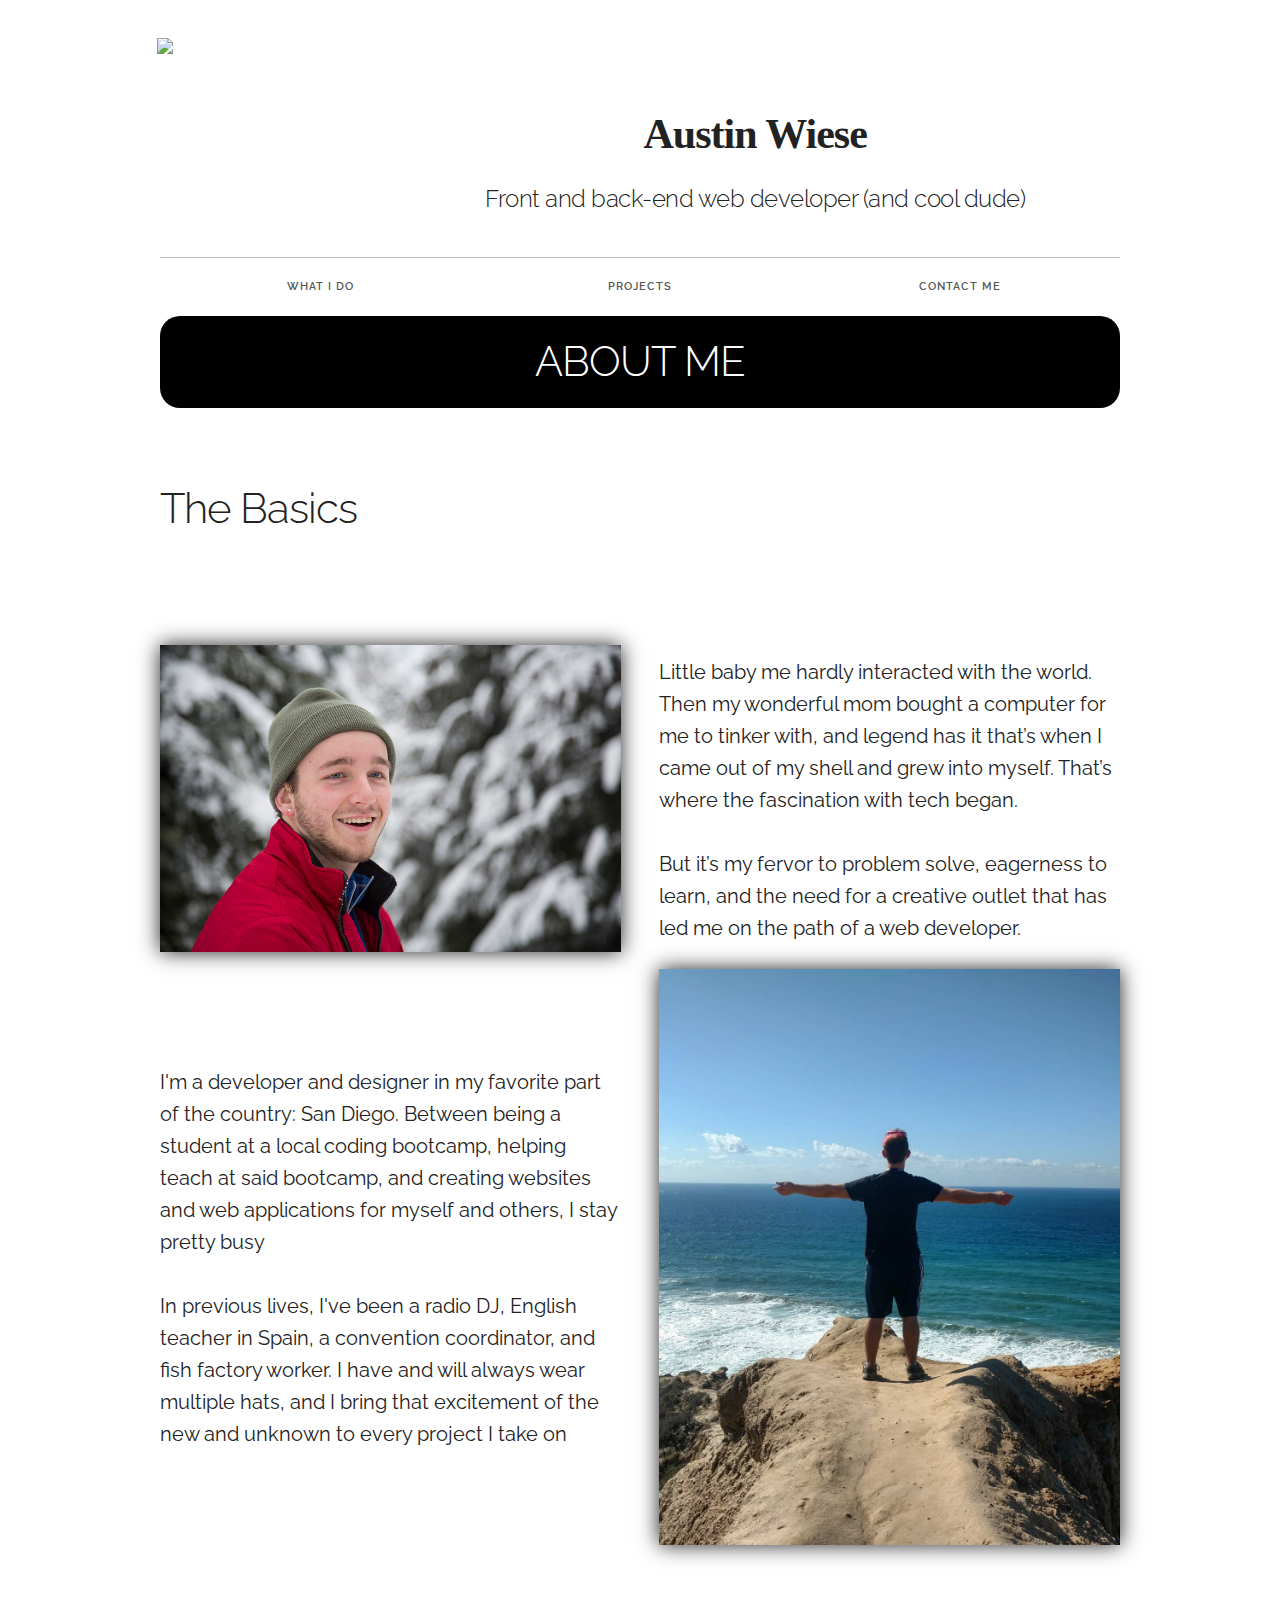
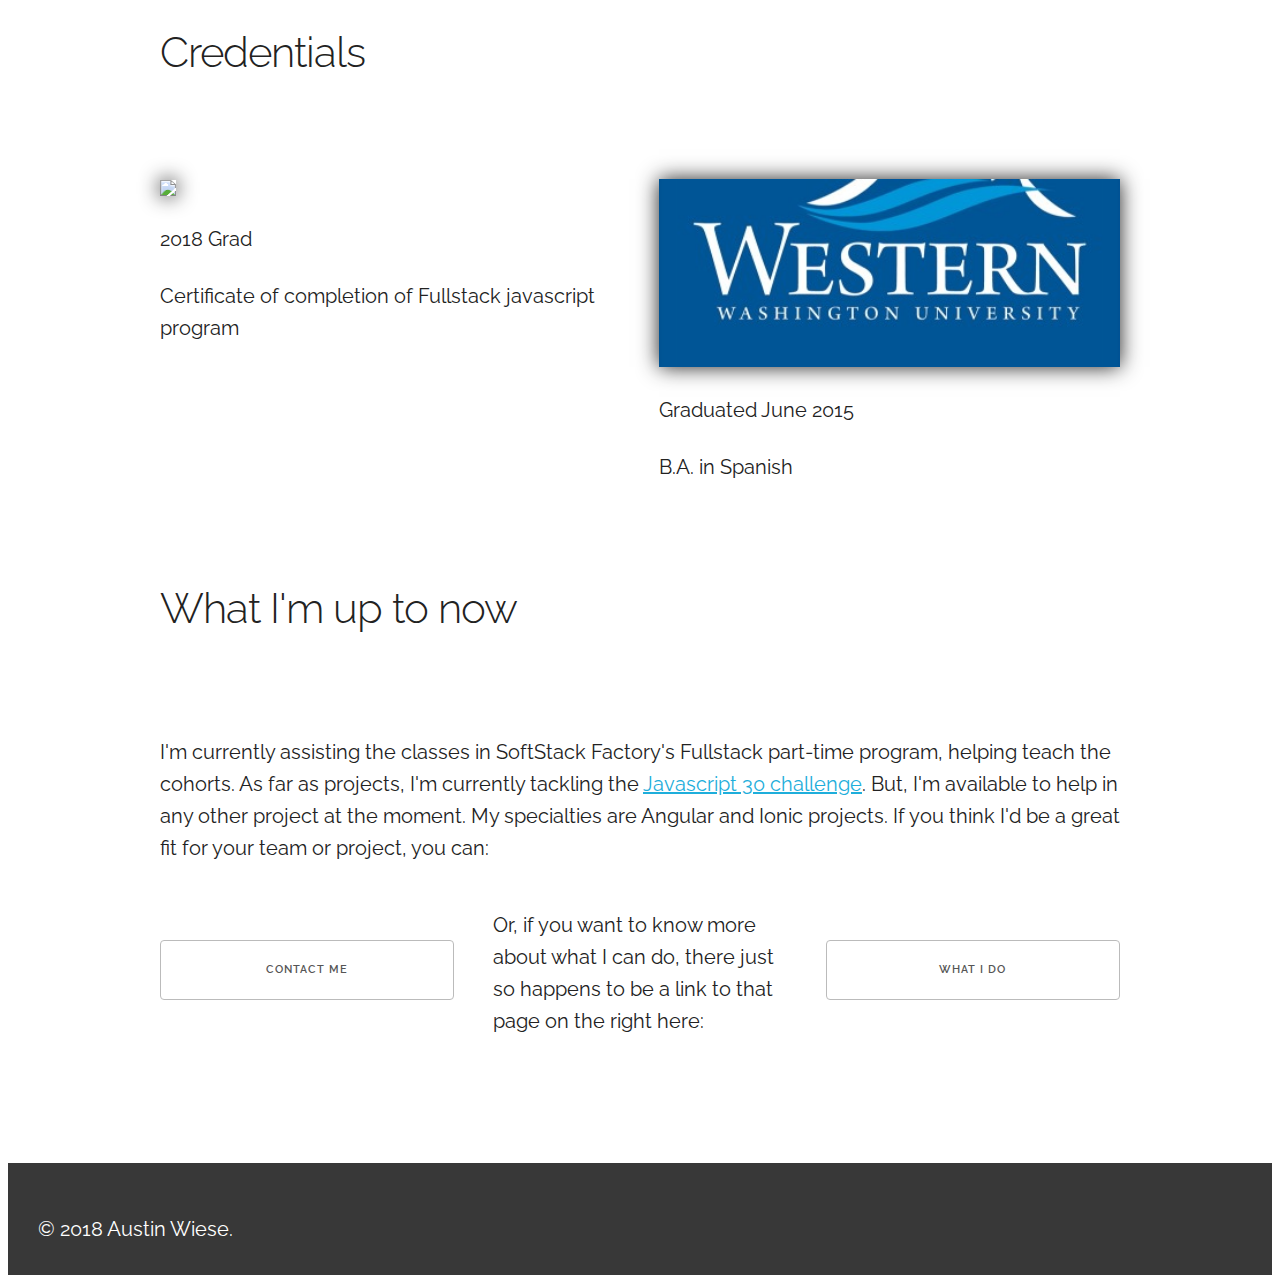
==== index.html @ 54151ae2 "Changed styling for buttons on bottom of the page" ====
<!DOCTYPE html>
<html lang="en">

<head>

  <!-- Basic Page Needs
  –––––––––––––––––––––––––––––––––––––––––––––––––– -->
  <meta charset="utf-8">
  <title>Portfolio Starter</title>
  <meta name="description" content="">
  <meta name="author" content="">

  <!-- Mobile Specific Metas
  –––––––––––––––––––––––––––––––––––––––––––––––––– -->
  <meta name="viewport" content="width=device-width, initial-scale=1">

  <!-- FONT
  –––––––––––––––––––––––––––––––––––––––––––––––––– -->
  <link href="//fonts.googleapis.com/css?family=Raleway:400,300,600" rel="stylesheet" type="text/css">
  <link href="https://fonts.googleapis.com/css?family=Rationale" rel="stylesheet">

  <!-- CSS
  –––––––––––––––––––––––––––––––––––––––––––––––––– -->
  <link rel="stylesheet" href="css/normalize.css">
  <link rel="stylesheet" href="css/skeleton.css">

  <!-- Favicon/Font Awesome Icons
  –––––––––––––––––––––––––––––––––––––––––––––––––– -->
  <link rel="icon" type="image/png" href="images/favicon.png">
  <link rel="stylesheet" href="https://use.fontawesome.com/releases/v5.5.0/css/all.css"
    integrity="sha384-B4dIYHKNBt8Bc12p+WXckhzcICo0wtJAoU8YZTY5qE0Id1GSseTk6S+L3BlXeVIU" crossorigin="anonymous">

</head>

<body>

  <!-- Primary Page Layout
  –––––––––––––––––––––––––––––––––––––––––––––––––– -->
  <div class="container">

    <div class="row" id="topBar">

      <div id="logoContainer" class="three columns">
        <img id="logo" src="images/First Logo.png">
      </div>

      <div class="nine columns" id="heading">
        <h2 id="name"> Austin Wiese </h2>
        <h5 id="coolDude">Front and back-end web developer (and cool dude)</h5>
      </div>
    </div>

    <div id="navButtonContainer">
      <a class="button navButtons" href="./what-i-do.html">What I Do</a>
      <a class="button navButtons" href="./projects.html">Projects</a>
      <a class="button navButtons" href="./contact-me.html">Contact Me</a>
    </div>
    <h2 id="currentPageButton" href="./index.html">ABOUT ME</h2>

    <h2 class="sectionHeader">The Basics</h2>

    <div class="row verticalCenter">


      
        <div class="six columns">
          <img src="images/Profile.jpg" width="100%">
        </div>

        <div class="six columns">
          <p id="text"> Little baby me
            hardly interacted with the world. Then my wonderful mom
            bought a computer for me to tinker with, and
            legend has it that’s when I came out of my
            shell and grew into myself. That’s
            where the fascination with tech began. <br><br>

            But it’s my fervor to problem solve, eagerness
            to learn, and the need for a creative outlet that
            has led me on the path of a web developer.
          </p>
        </div>
      
    </div>

    <div class="row verticalCenter">

      
      <div class="six columns">
        <p id="text"> I'm a developer and designer in my favorite part of the country: San Diego. Between being a
          student at a local coding bootcamp, helping teach at said bootcamp, and creating websites and web applications
          for myself and others, I stay pretty busy <br><br>

          In previous lives, I've been a radio DJ, English teacher in Spain, a convention coordinator, and fish factory
          worker. I have and will always wear multiple hats, and I bring that excitement of the new and unknown to every
          project I take on
        </p>
      </div>

      <div class="six columns">
        <img src="images/Picture of me.jpg" width="100%">
      </div>
    
    </div>

    <h2 class="sectionHeader">Credentials</h2>

    <div class="row">
      <div class="six columns">
        <img style="width: 100%" src="./images/Softstack logo.png">
        <p>2018 Grad</p>
        <p>Certificate of completion of Fullstack javascript program</p>
      </div>
      <div class="six columns">
        <img style="width:100%" src="./images/Western Logo Smaller.jpg">
        <p>Graduated June 2015</p>
        <p>B.A. in Spanish</p>
      </div>
    </div>

    <h2 class="sectionHeader">What I'm up to now</h2>
    <p> I'm currently assisting the classes in SoftStack Factory's Fullstack part-time program,
      helping teach the cohorts. As far as projects, I'm currently tackling the <a
        href="https://javascript30.com/">Javascript
        30 challenge</a>. But, I'm available to help in any other project at the moment. My specialties are Angular and
      Ionic projects. If you think I'd be a great fit for your team or project, you can:</p>
    <div class="row knowMoreContainer">
      <div class="four columns">
        <a class="button bottomButtons" href="./contact-me.html">Contact Me</a>
      </div>
      <div class="four columns">
        <p>Or, if you want to know more about what I can do, there just so
          happens to be a link to that page on the right here:</p>
      </div>
      <div class="four columns">
        <a class="button bottomButtons" href="./what-i-do.html">What I Do</a>
      </div>
    </div>

  </div>

  <div class="row" id="footer">
    <div class="twelve column" id="footerContainer">
      <p id="copyright">© 2018 Austin Wiese.</p>

      <div>
        <a href="contact-me.html"><i class="far fa-envelope icons"></i></a>
        <a href="https://www.linkedin.com/in/austin-wiese-80a52b91/" target="blank"><i
            class="fab fa-linkedin icons"></i></a>
        <a href="https://github.com/awstin17" target="blank"><i class="fab fa-github icons"></i></a>
      </div>
    </div>
  </div>
  <!-- End Document
  –––––––––––––––––––––––––––––––––––––––––––––––––– -->
</body>

</html>
---- css/skeleton.css ----
/*
* Skeleton V2.0.4
* Copyright 2014, Dave Gamache
* www.getskeleton.com
* Free to use under the MIT license.
* http://www.opensource.org/licenses/mit-license.php
* 12/29/2014
*/


/* Table of contents
––––––––––––––––––––––––––––––––––––––––––––––––––
- Grid
- Base Styles
- Typography
- Links
- Buttons
- Forms
- Lists
- Code
- Tables
- Spacing
- Utilities
- Clearing
- Media Queries
*/


/* Grid
–––––––––––––––––––––––––––––––––––––––––––––––––– */
.container {
  position: relative;
  width: 100%;
  max-width: 960px;
  margin: 0 auto 8% auto;
  padding: 0 20px;
  box-sizing: border-box; }
.column,
.columns {
  width: 100%;
  float: left;
  box-sizing: border-box; }

/* For devices larger than 400px */
@media (min-width: 400px) {
  .container {
    width: 85%;
    padding: 0; }
}

/* For devices larger than 550px */
@media (min-width: 550px) {
  .container {
    width: 80%; }
  .column,
  .columns {
    margin-left: 4%; }
  .column:first-child,
  .columns:first-child {
    margin-left: 0; }

  .one.column,
  .one.columns                    { width: 4.66666666667%; }
  .two.columns                    { width: 13.3333333333%; }
  .three.columns                  { width: 22%;            }
  .four.columns                   { width: 30.6666666667%; }
  .five.columns                   { width: 39.3333333333%; }
  .six.columns                    { width: 48%;            }
  .seven.columns                  { width: 56.6666666667%; }
  .eight.columns                  { width: 65.3333333333%; }
  .nine.columns                   { width: 74.0%;          }
  .ten.columns                    { width: 82.6666666667%; }
  .eleven.columns                 { width: 91.3333333333%; }
  .twelve.columns                 { width: 100%; margin-left: 0; }

  .one-third.column               { width: 30.6666666667%; }
  .two-thirds.column              { width: 65.3333333333%; }

  .one-half.column                { width: 48%; }

  /* Offsets */
  .offset-by-one.column,
  .offset-by-one.columns          { margin-left: 8.66666666667%; }
  .offset-by-two.column,
  .offset-by-two.columns          { margin-left: 17.3333333333%; }
  .offset-by-three.column,
  .offset-by-three.columns        { margin-left: 26%;            }
  .offset-by-four.column,
  .offset-by-four.columns         { margin-left: 34.6666666667%; }
  .offset-by-five.column,
  .offset-by-five.columns         { margin-left: 43.3333333333%; }
  .offset-by-six.column,
  .offset-by-six.columns          { margin-left: 52%;            }
  .offset-by-seven.column,
  .offset-by-seven.columns        { margin-left: 60.6666666667%; }
  .offset-by-eight.column,
  .offset-by-eight.columns        { margin-left: 69.3333333333%; }
  .offset-by-nine.column,
  .offset-by-nine.columns         { margin-left: 78.0%;          }
  .offset-by-ten.column,
  .offset-by-ten.columns          { margin-left: 86.6666666667%; }
  .offset-by-eleven.column,
  .offset-by-eleven.columns       { margin-left: 95.3333333333%; }

  .offset-by-one-third.column,
  .offset-by-one-third.columns    { margin-left: 34.6666666667%; }
  .offset-by-two-thirds.column,
  .offset-by-two-thirds.columns   { margin-left: 69.3333333333%; }

  .offset-by-one-half.column,
  .offset-by-one-half.columns     { margin-left: 52%; }

}


/* Base Styles
–––––––––––––––––––––––––––––––––––––––––––––––––– */
/* NOTE
html is set to 62.5% so that all the REM measurements throughout Skeleton
are based on 10px sizing. So basically 1.5rem = 15px :) */
html {
  font-size: 62.5%; }
body {
  font-size: 1.5em; /* currently ems cause chrome bug misinterpreting rems on body element */
  line-height: 1.6;
  font-weight: 400;
  font-family: "Raleway", "HelveticaNeue", "Helvetica Neue", Helvetica, Arial, sans-serif;
  color: #222; }


/* Typography
–––––––––––––––––––––––––––––––––––––––––––––––––– */
h1, h2, h3, h4, h5, h6 {
  margin-top: 0;
  margin-bottom: 2rem;
  font-weight: 300; }
h1 { font-size: 4.0rem; line-height: 1.2;  letter-spacing: -.1rem;}
h2 { font-size: 3.6rem; line-height: 1.25; letter-spacing: -.1rem; }
h3 { font-size: 3.0rem; line-height: 1.3;  letter-spacing: -.1rem; }
h4 { font-size: 2.4rem; line-height: 1.35; letter-spacing: -.08rem; }
h5 { font-size: 1.8rem; line-height: 1.5;  letter-spacing: -.05rem; }
h6 { font-size: 1.5rem; line-height: 1.6;  letter-spacing: 0; }

/* Larger than phablet */
@media (min-width: 550px) {
  h1 { font-size: 5.0rem; }
  h2 { font-size: 4.2rem; }
  h3 { font-size: 3.6rem; }
  h4 { font-size: 3.0rem; }
  h5 { font-size: 2.4rem; }
  h6 { font-size: 1.5rem; }
}

p {
  font-size: 1.7rem;
  margin-top: 20px; }

  /* Larger than phablet */
@media (min-width: 550px) {
  p { font-size: 1.85rem;}
}

 /* Larger than tablet */
@media (min-width: 750px) {
  p { font-size: 2rem;}
}


/* Links
–––––––––––––––––––––––––––––––––––––––––––––––––– */
a {
  color: #1EAEDB; }
a:hover {
  color: #0FA0CE; }


/* Buttons
–––––––––––––––––––––––––––––––––––––––––––––––––– */
.button,
button,
input[type="submit"],
input[type="reset"],
input[type="button"] {
  display: inline-block;
  height: 38px;
  padding: 0 30px;
  color: #555;
  text-align: center;
  font-size: 11px;
  font-weight: 600;
  line-height: 38px;
  letter-spacing: .1rem;
  text-transform: uppercase;
  text-decoration: none;
  white-space: nowrap;
  background-color: transparent;
  border-radius: 4px;
  border: 1px solid #bbb;
  cursor: pointer;
  box-sizing: border-box; }
.button:hover,
button:hover,
input[type="submit"]:hover,
input[type="reset"]:hover,
input[type="button"]:hover,
.button:focus,
button:focus,
input[type="submit"]:focus,
input[type="reset"]:focus,
input[type="button"]:focus {
  color: #333;
  border-color: #888;
  outline: 0; }
.button.button-primary,
button.button-primary,
input[type="submit"].button-primary,
input[type="reset"].button-primary,
input[type="button"].button-primary {
  color: #FFF;
  background-color: rgb(51, 155, 240); /* old color #33C3F0; */
  border-color: rgb(51, 155, 240); } /* old color #33C3F0; */
.button.button-primary:hover,
button.button-primary:hover,
input[type="submit"].button-primary:hover,
input[type="reset"].button-primary:hover,
input[type="button"].button-primary:hover,
.button.button-primary:focus,
button.button-primary:focus,
input[type="submit"].button-primary:focus,
input[type="reset"].button-primary:focus,
input[type="button"].button-primary:focus {
  color: #FFF;
  background-color: rgb(30, 155, 219); /* old color  #1EAEDB */
  border-color: rgb(30, 155, 219); } /* old color  #1EAEDB */


/* Forms
–––––––––––––––––––––––––––––––––––––––––––––––––– */
input[type="email"],
input[type="number"],
input[type="search"],
input[type="text"],
input[type="tel"],
input[type="url"],
input[type="password"],
textarea,
select {
  height: 38px;
  padding: 6px 10px; /* The 6px vertically centers text on FF, ignored by Webkit */
  background-color: #fff;
  border: 1px solid #D1D1D1;
  border-radius: 4px;
  box-shadow: none;
  box-sizing: border-box; }
/* Removes awkward default styles on some inputs for iOS */
input[type="email"],
input[type="number"],
input[type="search"],
input[type="text"],
input[type="tel"],
input[type="url"],
input[type="password"],
textarea {
  -webkit-appearance: none;
     -moz-appearance: none;
          appearance: none; }
textarea {
  min-height: 65px;
  padding-top: 6px;
  padding-bottom: 6px; }
input[type="email"]:focus,
input[type="number"]:focus,
input[type="search"]:focus,
input[type="text"]:focus,
input[type="tel"]:focus,
input[type="url"]:focus,
input[type="password"]:focus,
textarea:focus,
select:focus {
  border: 1px solid #33C3F0;
  outline: 0; }
label,
legend {
  display: block;
  margin-bottom: .5rem;
  font-weight: 600; }
fieldset {
  padding: 0;
  border-width: 0; }
input[type="checkbox"],
input[type="radio"] {
  display: inline; }
label > .label-body {
  display: inline-block;
  margin-left: .5rem;
  font-weight: normal; }


/* Lists
–––––––––––––––––––––––––––––––––––––––––––––––––– */
ul {
  list-style: circle inside; }
ol {
  list-style: decimal inside; }
ol, ul {
  padding-left: 0;
  margin-top: 0; }
ul ul,
ul ol,
ol ol,
ol ul {
  margin: 1.5rem 0 1.5rem 3rem;
  font-size: 90%; }
li {
  margin-bottom: 1rem; }


/* Code
–––––––––––––––––––––––––––––––––––––––––––––––––– */
code {
  padding: .2rem .5rem;
  margin: 0 .2rem;
  font-size: 90%;
  white-space: nowrap;
  background: #F1F1F1;
  border: 1px solid #E1E1E1;
  border-radius: 4px; }
pre > code {
  display: block;
  padding: 1rem 1.5rem;
  white-space: pre; }


/* Tables
–––––––––––––––––––––––––––––––––––––––––––––––––– */
th,
td {
  padding: 12px 15px;
  text-align: left;
  border-bottom: 1px solid #E1E1E1; }
th:first-child,
td:first-child {
  padding-left: 0; }
th:last-child,
td:last-child {
  padding-right: 0; }


/* Spacing
–––––––––––––––––––––––––––––––––––––––––––––––––– */
button,
.button {
  margin-bottom: 1rem; }
input,
textarea,
select,
fieldset {
  margin-bottom: 1.5rem; }
pre,
blockquote,
dl,
figure,
table,
p,
ul,
ol,
form {
  margin-bottom: 2.5rem; }


/* Utilities
–––––––––––––––––––––––––––––––––––––––––––––––––– */
.u-full-width {
  width: 100%;
  box-sizing: border-box; }
.u-max-full-width {
  max-width: 100%;
  box-sizing: border-box; }
.u-pull-right {
  float: right; }
.u-pull-left {
  float: left; }


/* Misc
–––––––––––––––––––––––––––––––––––––––––––––––––– */
hr {
  margin-top: 3rem;
  margin-bottom: 3.5rem;
  border-width: 0;
  border-top: 1px solid #E1E1E1; }


/* Clearing
–––––––––––––––––––––––––––––––––––––––––––––––––– */

/* Self Clearing Goodness */
.container:after,
.row:after,
.u-cf {
  content: "";
  display: table;
  clear: both; }


/* Media Queries
–––––––––––––––––––––––––––––––––––––––––––––––––– */
/*
Note: The best way to structure the use of media queries is to create the queries
near the relevant code. For example, if you wanted to change the styles for buttons
on small devices, paste the mobile query code up in the buttons section and style it
there.
*/


/* Larger than mobile */
@media (min-width: 400px) {}

/* Larger than phablet (also point when grid becomes active) */
@media (min-width: 550px) {}

/* Larger than tablet */
@media (min-width: 750px) {}

/* Larger than desktop */
@media (min-width: 1000px) {}

/* Larger than Desktop HD */
@media (min-width: 1200px) {}

/* My own CSS rules
–––––––––––––––––––––––––––––––––––––––––––––––––– */
/*
This is where all of my CSS rules will be stored until further notice
*/

#topBar {
  margin-top: 4%;
}

#logoContainer {
  width: 100%;
}

@media (min-width: 1000px) {
  #logoContainer {
    width: 22%;
  }
}

#logo {
  position: relative;
  right: 3px;
  width: 150px;
  margin: auto;
  display: block;
  box-shadow: none;
}

@media (min-width: 750px) {
  #logo {
    width:220px;
  }
}


#name {
  font-family: Baskerville Old Face;
  text-align: center; 
  font-weight: bold;
}

#heading {
  width: 100%; 
  margin-top: 8%;
  margin-left: 0;
}

@media (min-width: 1000px) {
  #heading {
    width: 74%;
    margin-left: 3%;
    margin-top: 70px;
  }
}

#coolDude {
  text-align: center; 
}

#navButtonContainer {
  display: flex; 
  justify-content: space-evenly; 
  flex-wrap: wrap;
  margin-top: 20px;
}

@media (min-width: 550px) {
  #navButtonContainer {
    flex-wrap: nowrap;
  }
}

.navButtons {
  padding: 10px 0;
  width: 100%;
  height: auto;
  border-bottom: none;
  border-left: none;
  border-right: none;
  border-radius: 0;
  margin-bottom: 0;
}

#currentPageButton {
  background-color: black; 
  color: white;
  text-align: center;
  padding: 20px 0;
  border-radius: 20px;
}

.sectionHeader {
  margin: 75px 0 100px 0;
}

.bottomButtons {
  padding: 10px 0;
  width: 100%;
  height: auto;
}

#technologiesUsed {
  text-align: center; 
  border-bottom: 1px solid black; 
  margin-bottom: 40px;
}

#technologiesUsedList {
  font-size: 2rem;
}

.learn-more {
  height: 60px; 
  width: 100%; 
}

.projects {
  margin-top: 11%; 
  text-align: center; 
  border-top: 1.5px solid black; 
}

.projectTitle {
  padding: 3% 0; 
  margin-bottom: 7px;
}

.carousel {
  display: flex; 
  
  align-items: center;
  flex-wrap: wrap;
}

.leftButtonCarousel, .rightButtonCarousel {
  width: 50%;
  padding: 0px;
  font-size: 40px;
  border: none;
}

.leftButtonCarousel {
  text-align: left;
}

.rightButtonCarousel {
  text-align: right;
}

.carouselIcons {
  cursor: pointer;
  /* text-shadow: 1px 10px 20px grey; */
}

#snapzCarousel, #rebootCarousel, #stockathonCarousel, #bankAppCarousel, #whatsinthebagsCarousel {
  order: 9;
  margin: auto;
}

#rebootCarousel, #stockathonCarousel, #bankAppCarousel, #whatsinthebagsCarousel {
  width: 100%;
}

#snapzCarousel {
  width: 60%;
}

@media (min-width: 550px) {
  .leftButtonCarousel, .rightButtonCarousel {
    width: 10%;
  }

  #snapzCarousel, #rebootCarousel, #stockathonCarousel, #bankAppCarousel, #whatsinthebagsCarousel {
    order: 0;
  }

  #rebootCarousel, #stockathonCarousel, #bankAppCarousel, #whatsinthebagsCarousel {
    width: 70%;
  }

  #snapzCarousel {
    width: 30%;
  }
  .carousel {
    flex-wrap: nowrap;
  }
}

.projectImages {
  width: 100%;
  margin: auto;
  box-shadow: 0px 10px 20px grey;
}

.hiddenImage {
  display: none;
}

.displayingImage {
  display: block;
}

.projectDescription {
  padding: 6% 0; 
  margin-bottom: 0; 
  font-size: 2rem;
}

.unexpanded {
  height: 0px;
  overflow: hidden;
}

.expanded {
  height: auto;
}

.arrow {
  text-align: center; 
  font-size: 100px;
}

.expandContent {
  color: white; 
  background-color: rgb(56, 56, 56); 
  padding: 3%;
}

.expandLinksContainer {
  display: flex; 
  justify-content: space-around;
}

.expandLinks {
  font-size: 3rem; 
  width: 45%; 
  padding: 15px; 
  white-space: normal; 
  height: 100%;
}

.contributions {  
  padding-bottom: 10px;
  margin: 40px;
  text-align: center; 
  border-bottom: 2px solid white;
}

.contributionsList {
  font-size: 2rem; 
  padding: 10px 0 0 20px; 
  list-style-position: outside;
}

.madeWith {
  text-align: center; 
  padding: 10px 0; 
  border-bottom: 2px solid white;
}

.iconsContainer {
  padding-bottom: 10px; 
  display: flex; 
  justify-content: center; 
  align-items: center;
  flex-wrap: wrap;
}

.iconContainer {
  width: 33%;
  margin: auto;
}

@media (min-width: 550px) {
  .iconContainer {
    width: 25%;
  }
}

@media (min-width: 750px) {
  .iconContainer {
    width: 20%;
  }
}

#herokuIcon {
  width: 50%; 
  margin-left: 25%;
}

#alphavantageLink {
  text-decoration: none;
}

#contactHeader {
  margin: 8% 0;
}

#contactHeaderColumn {
  display: flex; 
  align-items: center;
}

.brackets {
  font-family: Sahitya; 
  font-size: 10rem;
}

#questionsOrConcerns {
  font-size: 3rem; 
  margin-bottom: 0;
  text-align: center; 
  padding: 0 10px;
}

#form {
  font-size: 2rem;
}

input.inputColor, textarea.inputColor{
  background-color: rgb(247, 247, 247);
}

#message {
  height: 220px;
}

#submitButton {
  font-size: 2rem; 
  display: block; 
  height: 60px; 
  margin: 5% auto auto auto; 
  padding: 0 60px;
}

#footer {
  background-color:rgb(56, 56, 56); 
  color: white;
  font-size: 1.5rem;
}

#footerContainer {
  padding: 30px; 
  display: flex; 
  justify-content: space-between; 
  align-items: center;
}

#copyright {
  margin-bottom: 0;
}

.icons {
  margin: 0 10px;
  font-size: 2.5rem;
}

img {
  box-shadow: 0px 0px 20px;
}

.verticalCenter {
  display: block;
}

@media (min-width: 550px) {
  .verticalCenter {
    display: flex;
    align-items: center;
  }
}

.knowMoreContainer {
  display: block
}

@media (min-width: 550px) {
  .knowMoreContainer {
    display: flex;
    align-items: center;
  }
}
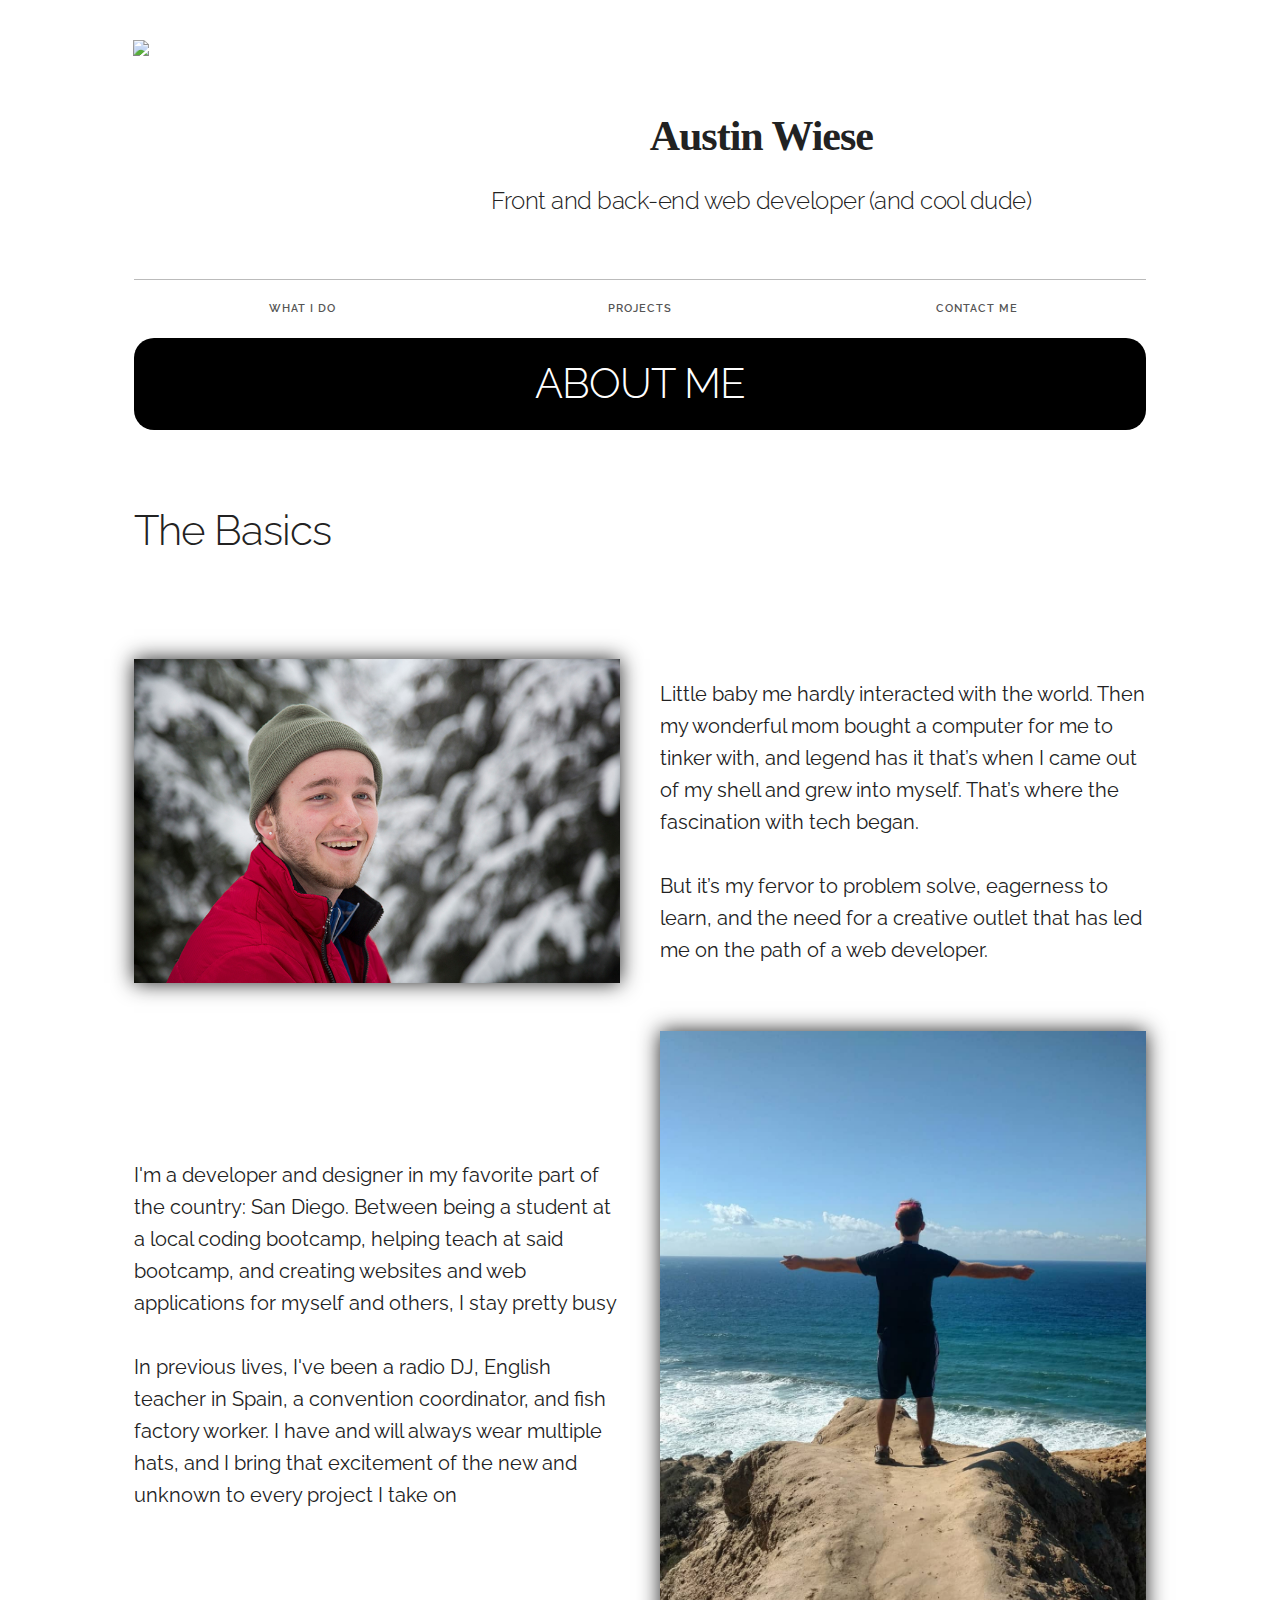
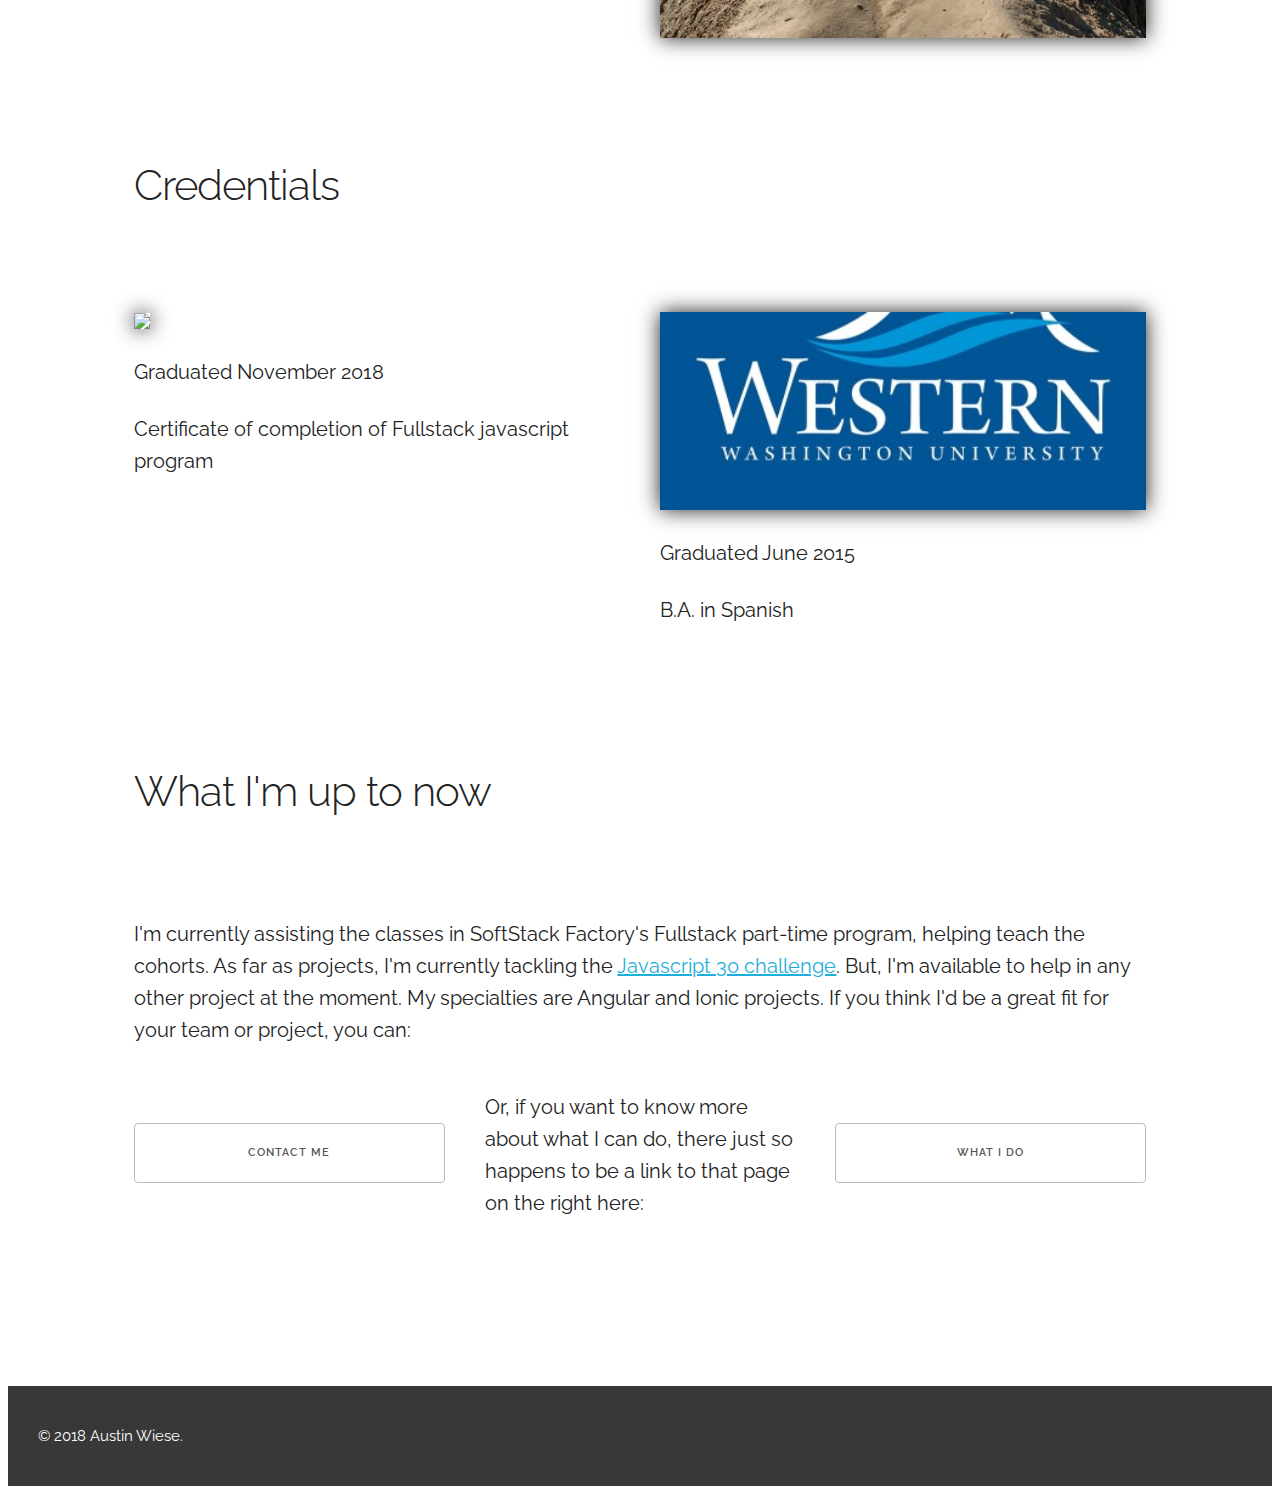
==== commit d4a244f4: "formspree fixed itself. but added edited footer to all pages" ====
--- a/index.html
+++ b/index.html
@@ -62,30 +62,30 @@
     <div class="row verticalCenter">
 
 
-      
-        <div class="six columns">
-          <img src="images/Profile.jpg" width="100%">
-        </div>
 
-        <div class="six columns">
-          <p id="text"> Little baby me
-            hardly interacted with the world. Then my wonderful mom
-            bought a computer for me to tinker with, and
-            legend has it that’s when I came out of my
-            shell and grew into myself. That’s
-            where the fascination with tech began. <br><br>
+      <div class="six columns">
+        <img src="images/Profile.jpg" width="100%">
+      </div>
 
-            But it’s my fervor to problem solve, eagerness
-            to learn, and the need for a creative outlet that
-            has led me on the path of a web developer.
-          </p>
-        </div>
-      
+      <div class="six columns">
+        <p id="text"> Little baby me
+          hardly interacted with the world. Then my wonderful mom
+          bought a computer for me to tinker with, and
+          legend has it that’s when I came out of my
+          shell and grew into myself. That’s
+          where the fascination with tech began. <br><br>
+
+          But it’s my fervor to problem solve, eagerness
+          to learn, and the need for a creative outlet that
+          has led me on the path of a web developer.
+        </p>
+      </div>
+
     </div>
 
     <div class="row verticalCenter">
 
-      
+
       <div class="six columns">
         <p id="text"> I'm a developer and designer in my favorite part of the country: San Diego. Between being a
           student at a local coding bootcamp, helping teach at said bootcamp, and creating websites and web applications
@@ -100,7 +100,7 @@
       <div class="six columns">
         <img src="images/Picture of me.jpg" width="100%">
       </div>
-    
+
     </div>
 
     <h2 class="sectionHeader">Credentials</h2>
@@ -108,7 +108,7 @@
     <div class="row">
       <div class="six columns">
         <img style="width: 100%" src="./images/Softstack logo.png">
-        <p>2018 Grad</p>
+        <p>Graduated November 2018</p>
         <p>Certificate of completion of Fullstack javascript program</p>
       </div>
       <div class="six columns">
@@ -139,16 +139,14 @@
 
   </div>
 
-  <div class="row" id="footer">
-    <div class="twelve column" id="footerContainer">
-      <p id="copyright">© 2018 Austin Wiese.</p>
+  <div id="footerContainer">
+    <p id="copyright">© 2018 Austin Wiese.</p>
 
-      <div>
-        <a href="contact-me.html"><i class="far fa-envelope icons"></i></a>
-        <a href="https://www.linkedin.com/in/austin-wiese-80a52b91/" target="blank"><i
-            class="fab fa-linkedin icons"></i></a>
-        <a href="https://github.com/awstin17" target="blank"><i class="fab fa-github icons"></i></a>
-      </div>
+    <div>
+      <a href="contact-me.html"><i class="far fa-envelope icons"></i></a>
+      <a href="https://www.linkedin.com/in/austin-wiese-80a52b91/" target="blank"><i
+          class="fab fa-linkedin icons"></i></a>
+      <a href="https://github.com/awstin17" target="blank"><i class="fab fa-github icons"></i></a>
     </div>
   </div>
   <!-- End Document
--- a/css/skeleton.css
+++ b/css/skeleton.css
@@ -31,15 +31,21 @@
 .container {
   position: relative;
   width: 100%;
-  max-width: 960px;
+  /* max-width: 960px; */
   margin: 0 auto 8% auto;
   padding: 0 20px;
   box-sizing: border-box; }
+
+.row {
+  padding-bottom: 20px;
+}
+
 .column,
 .columns {
   width: 100%;
   float: left;
-  box-sizing: border-box; }
+  box-sizing: border-box; 
+  margin-bottom: 20px;}
 
 /* For devices larger than 400px */
 @media (min-width: 400px) {
@@ -50,11 +56,15 @@
 
 /* For devices larger than 550px */
 @media (min-width: 550px) {
+  .row {
+    padding-bottom: 40px;
+  }
   .container {
     width: 80%; }
   .column,
   .columns {
-    margin-left: 4%; }
+    margin-left: 4%;
+    margin-bottom: 0; }
   .column:first-child,
   .columns:first-child {
     margin-left: 0; }
@@ -151,18 +161,25 @@
   h6 { font-size: 1.5rem; }
 }
 
-p {
+p, li {
   font-size: 1.7rem;
   margin-top: 20px; }
 
+blockquote {
+  font-size:1.3rem;
+  margin-top: 20px
+}
+
   /* Larger than phablet */
 @media (min-width: 550px) {
-  p { font-size: 1.85rem;}
+  p, li { font-size: 1.85rem;}
+  blockquote { font-size: 1.45rem;}
 }
 
  /* Larger than tablet */
 @media (min-width: 750px) {
-  p { font-size: 2rem;}
+  p, li { font-size: 2rem;}
+  blockquote {font-size: 1.6rem}
 }
 
 
@@ -436,6 +453,7 @@
 
 #topBar {
   margin-top: 4%;
+  margin-bottom: 0;
 }
 
 #logoContainer {
@@ -490,9 +508,7 @@
 
 #navButtonContainer {
   display: flex; 
-  justify-content: space-evenly; 
   flex-wrap: wrap;
-  margin-top: 20px;
 }
 
 @media (min-width: 550px) {
@@ -521,28 +537,88 @@
 }
 
 .sectionHeader {
-  margin: 75px 0 100px 0;
+  margin: 50px 0 66px 0;
+}
+
+@media (min-width: 550px) {
+  .sectionHeader {
+    margin: 75px 0 100px 0;
+  }
 }
 
 .bottomButtons {
   padding: 10px 0;
   width: 100%;
   height: auto;
-}
-
-#technologiesUsed {
-  text-align: center; 
-  border-bottom: 1px solid black; 
-  margin-bottom: 40px;
-}
-
-#technologiesUsedList {
-  font-size: 2rem;
+  white-space: normal
 }
 
 .learn-more {
   height: 60px; 
   width: 100%; 
+}
+
+.technologiesUsedList {
+  list-style-position: outside;
+}
+
+.stepsContainer {
+  display:block;
+}
+
+@media (min-width: 550px) {
+  .stepsContainer {
+    display: flex;
+  }
+}
+
+.stepContainer {
+  border: 2px solid lightgray;
+  outline: 3px solid darkgray;
+  padding:0 20px;
+}
+
+.testimonialContainer {
+  border-radius: 250px; 
+  background-color:lightpink; 
+  padding: 50px 50px 30px 50px;
+}
+
+@media (min-width: 550px) {
+ .testimonialContainer {
+  padding: 60px 80px;
+ }
+}
+
+.leftQuote {
+  font-size: 5rem; 
+  position: relative; 
+  bottom: 15px; 
+  right: 60px;
+}
+
+.testimonialName {
+  margin-bottom: 0;
+  text-align: center;
+}
+
+.testimonialText {
+  margin: 0;
+  text-align: center;
+}
+
+@media (min-width: 550px) {
+  .testimonialText {
+    margin: inherit;
+  }
+}
+
+.quoteRight {
+  float: right; 
+  font-size: 5rem; 
+  position: relative; 
+  top: 15px; 
+  left: 60px;
 }
 
 .projects {
@@ -583,12 +659,12 @@
   /* text-shadow: 1px 10px 20px grey; */
 }
 
-#snapzCarousel, #rebootCarousel, #stockathonCarousel, #bankAppCarousel, #whatsinthebagsCarousel {
+#snapzCarousel, #rebootCarousel, #stockathonCarousel, #bankAppCarousel, #whatsinthebagsCarousel, #wesleystudiCarousel {
   order: 9;
   margin: auto;
 }
 
-#rebootCarousel, #stockathonCarousel, #bankAppCarousel, #whatsinthebagsCarousel {
+#rebootCarousel, #stockathonCarousel, #bankAppCarousel, #whatsinthebagsCarousel, #wesleystudiCarousel {
   width: 100%;
 }
 
@@ -601,11 +677,11 @@
     width: 10%;
   }
 
-  #snapzCarousel, #rebootCarousel, #stockathonCarousel, #bankAppCarousel, #whatsinthebagsCarousel {
+  #snapzCarousel, #rebootCarousel, #stockathonCarousel, #bankAppCarousel, #whatsinthebagsCarousel, #wesleystudiCarousel {
     order: 0;
   }
 
-  #rebootCarousel, #stockathonCarousel, #bankAppCarousel, #whatsinthebagsCarousel {
+  #rebootCarousel, #stockathonCarousel, #bankAppCarousel, #whatsinthebagsCarousel, #wesleystudiCarousel {
     width: 70%;
   }
 
@@ -632,7 +708,7 @@
 }
 
 .projectDescription {
-  padding: 6% 0; 
+  padding: 3% 0; 
   margin-bottom: 0; 
   font-size: 2rem;
 }
@@ -671,8 +747,8 @@
 }
 
 .contributions {  
-  padding-bottom: 10px;
-  margin: 40px;
+  padding: 10px 0;
+  margin: 40px 0;
   text-align: center; 
   border-bottom: 2px solid white;
 }
@@ -714,6 +790,10 @@
   }
 }
 
+.icon {
+  box-shadow: none;
+}
+
 #herokuIcon {
   width: 50%; 
   margin-left: 25%;
@@ -730,30 +810,33 @@
 #contactHeaderColumn {
   display: flex; 
   align-items: center;
+  justify-content: space-between
 }
 
 .brackets {
+  position:relative;
+  bottom: 10px;
   font-family: Sahitya; 
-  font-size: 10rem;
+  font-size: 8rem;
+}
+
+@media (min-width: 550px) {
+  .brackets {
+    font-size: 10rem;
+  }
 }
 
 #questionsOrConcerns {
-  font-size: 3rem; 
-  margin-bottom: 0;
   text-align: center; 
   padding: 0 10px;
 }
 
-#form {
-  font-size: 2rem;
-}
-
 input.inputColor, textarea.inputColor{
   background-color: rgb(247, 247, 247);
 }
 
 #message {
-  height: 220px;
+  height: 205px;
 }
 
 #submitButton {
@@ -764,13 +847,9 @@
   padding: 0 60px;
 }
 
-#footer {
+#footerContainer {
   background-color:rgb(56, 56, 56); 
   color: white;
-  font-size: 1.5rem;
-}
-
-#footerContainer {
   padding: 30px; 
   display: flex; 
   justify-content: space-between; 
@@ -778,7 +857,8 @@
 }
 
 #copyright {
-  margin-bottom: 0;
+  margin: 0;
+  font-size: 1.5rem;
 }
 
 .icons {
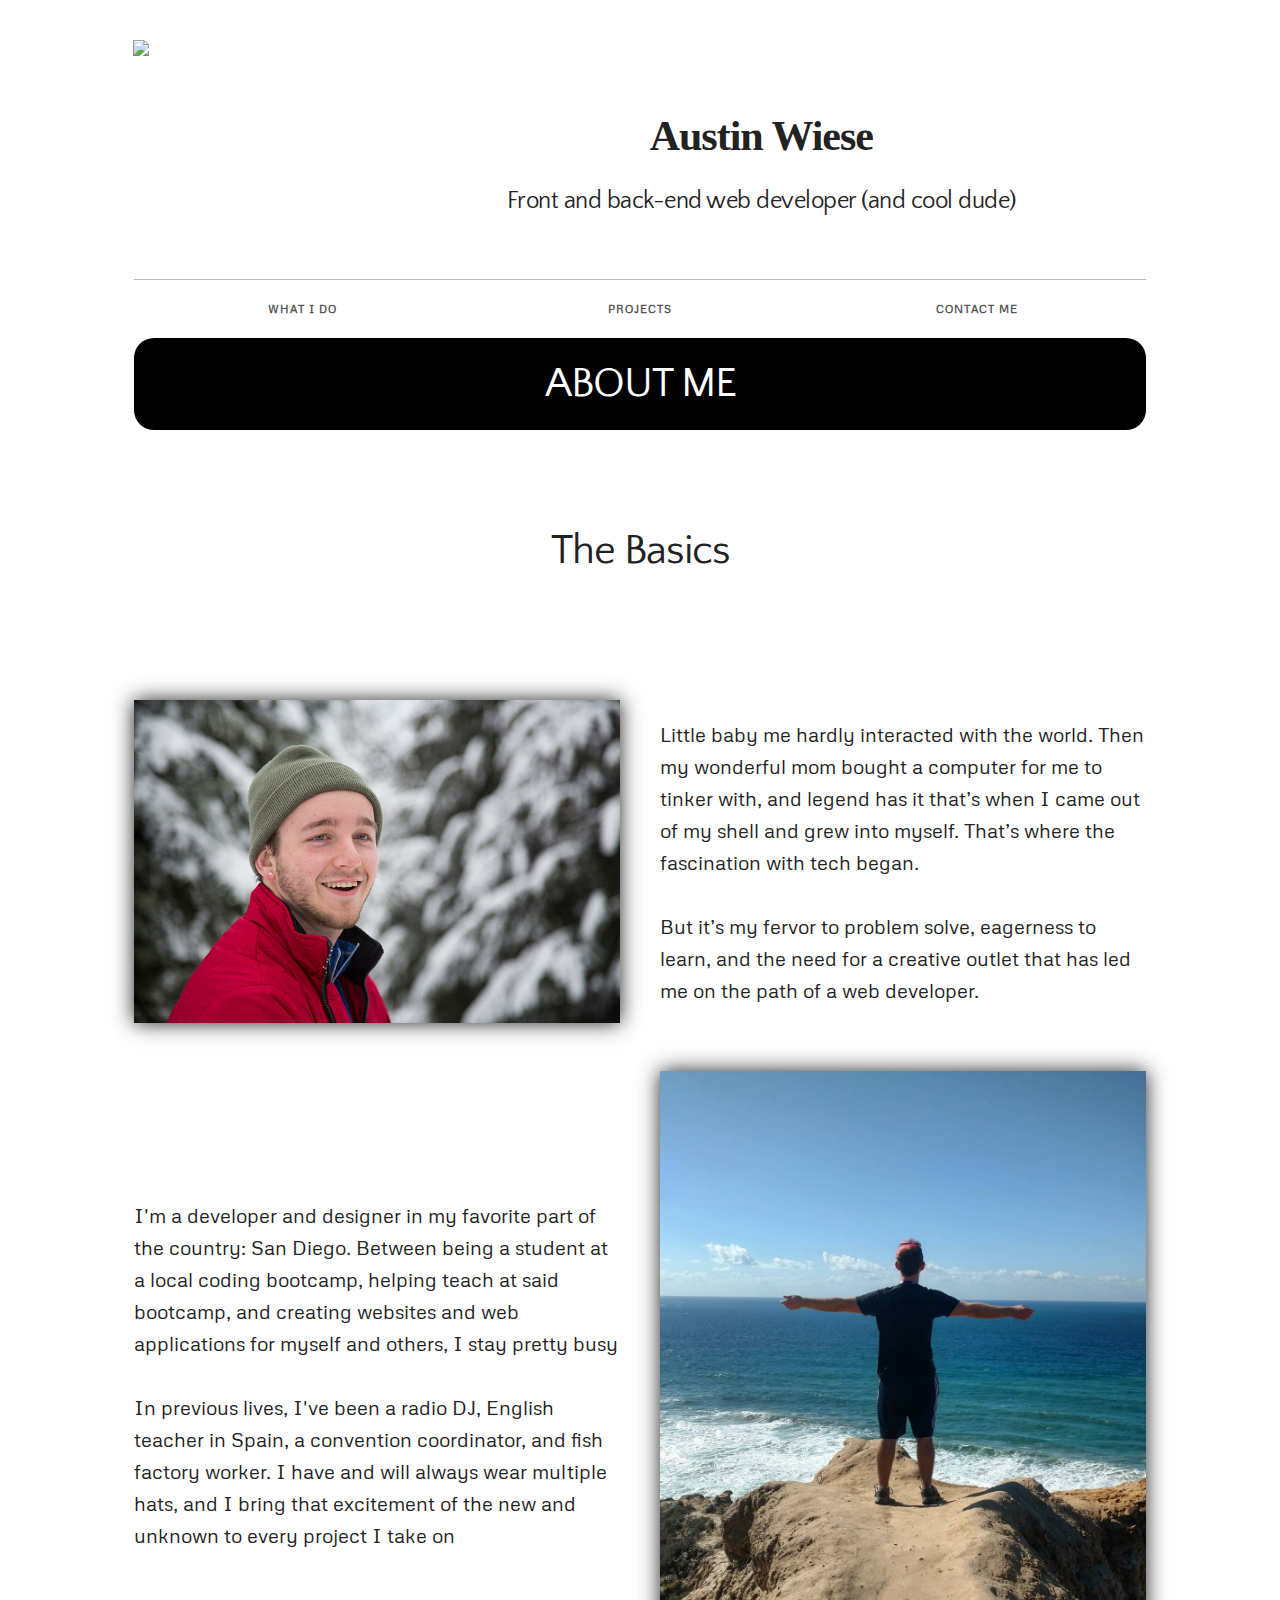
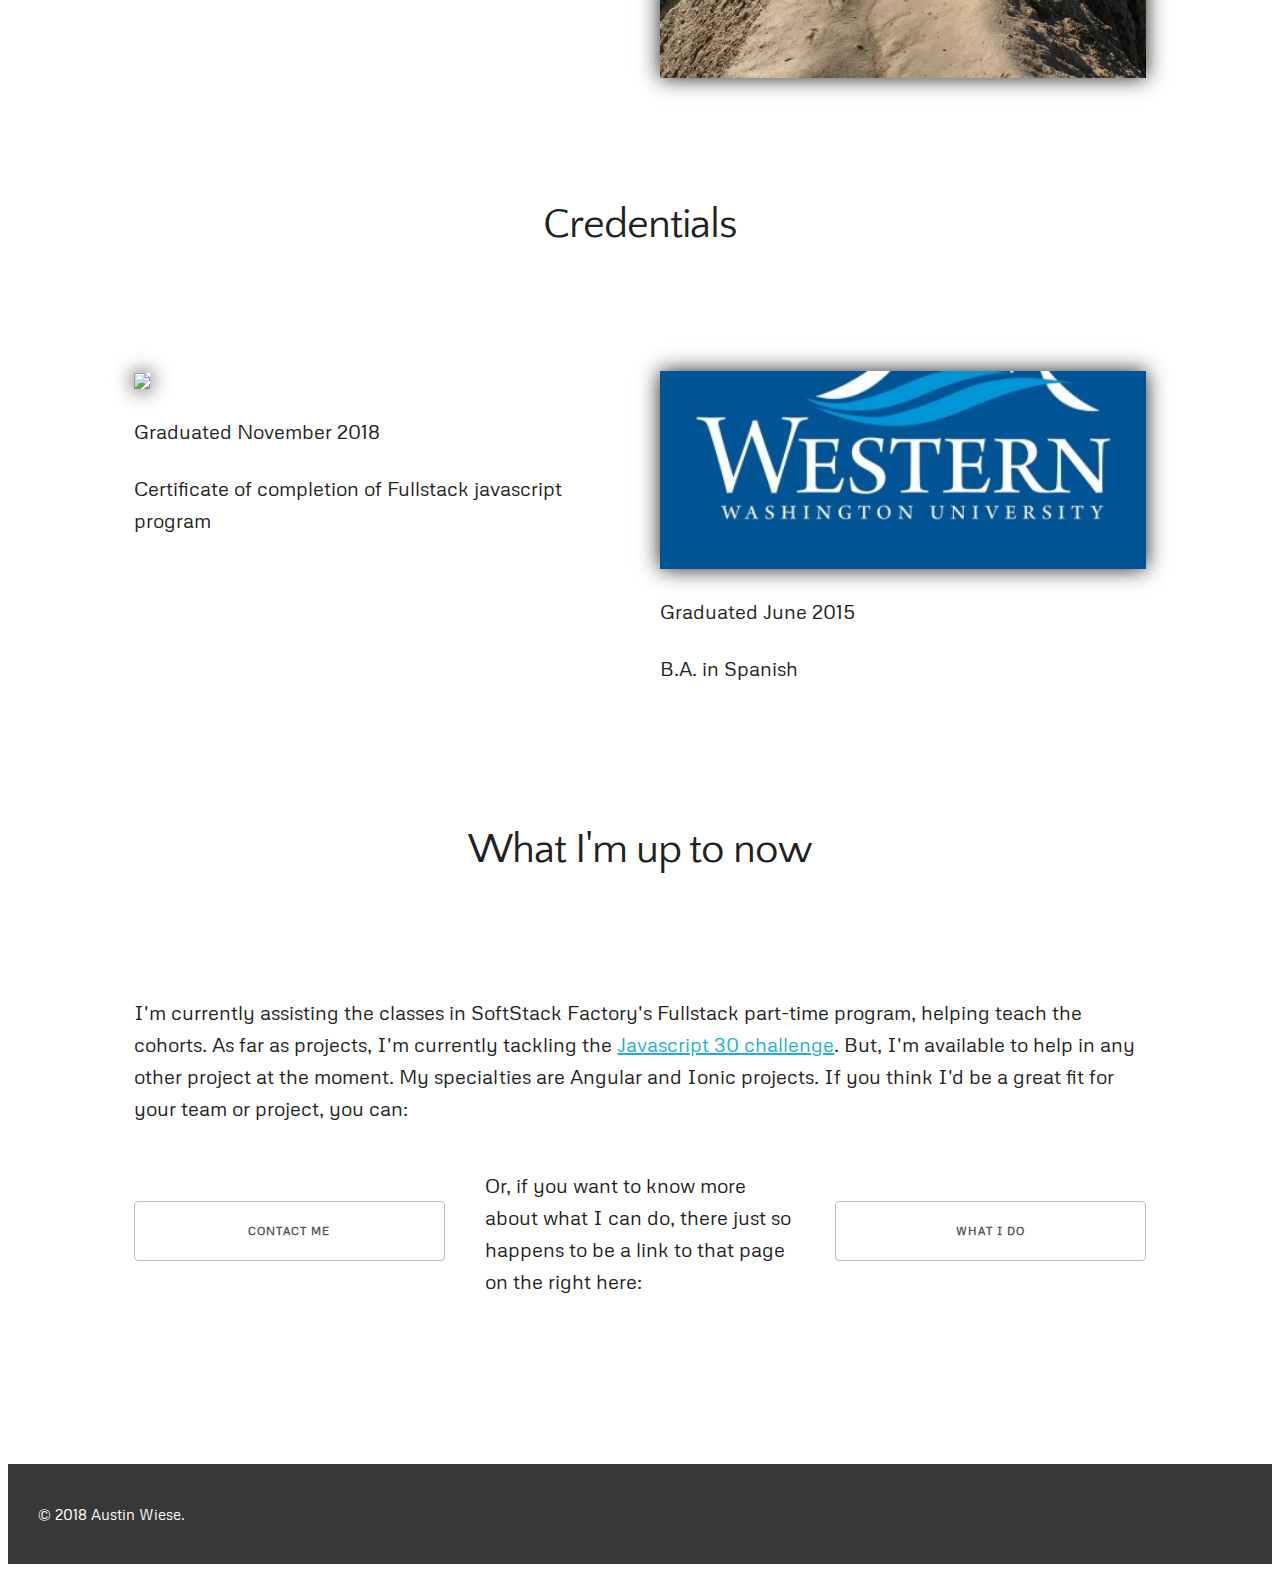
==== commit 9278c669: "Changed fonts for website" ====
--- a/index.html
+++ b/index.html
@@ -18,6 +18,8 @@
   –––––––––––––––––––––––––––––––––––––––––––––––––– -->
   <link href="//fonts.googleapis.com/css?family=Raleway:400,300,600" rel="stylesheet" type="text/css">
   <link href="https://fonts.googleapis.com/css?family=Rationale" rel="stylesheet">
+  <link href="https://fonts.googleapis.com/css?family=Quattrocento+Sans" rel="stylesheet">
+  <link href="https://fonts.googleapis.com/css?family=Metrophobic" rel="stylesheet">
 
   <!-- CSS
   –––––––––––––––––––––––––––––––––––––––––––––––––– -->
@@ -57,11 +59,9 @@
     </div>
     <h2 id="currentPageButton" href="./index.html">ABOUT ME</h2>
 
-    <h2 class="sectionHeader">The Basics</h2>
+      <h2 class="sectionHeader">The Basics</h2>
 
     <div class="row verticalCenter">
-
-
 
       <div class="six columns">
         <img src="images/Profile.jpg" width="100%">
@@ -103,7 +103,7 @@
 
     </div>
 
-    <h2 class="sectionHeader">Credentials</h2>
+      <h2 class="sectionHeader">Credentials</h2>
 
     <div class="row">
       <div class="six columns">
--- a/css/skeleton.css
+++ b/css/skeleton.css
@@ -134,7 +134,7 @@
   font-size: 1.5em; /* currently ems cause chrome bug misinterpreting rems on body element */
   line-height: 1.6;
   font-weight: 400;
-  font-family: "Raleway", "HelveticaNeue", "Helvetica Neue", Helvetica, Arial, sans-serif;
+  font-family: "Metrophobic", "HelveticaNeue", "Helvetica Neue", Helvetica, Arial, sans-serif;
   color: #222; }
 
 
@@ -143,6 +143,7 @@
 h1, h2, h3, h4, h5, h6 {
   margin-top: 0;
   margin-bottom: 2rem;
+  font-family: Quattrocento Sans;
   font-weight: 300; }
 h1 { font-size: 4.0rem; line-height: 1.2;  letter-spacing: -.1rem;}
 h2 { font-size: 3.6rem; line-height: 1.25; letter-spacing: -.1rem; }
@@ -163,11 +164,15 @@
 
 p, li {
   font-size: 1.7rem;
-  margin-top: 20px; }
+  margin-top: 20px;
+  font-family: 'Metrophobic', sans-serif;
+ }
 
 blockquote {
   font-size:1.3rem;
-  margin-top: 20px
+  margin-top: 20px;
+  font-family: 'Metrophobic', sans-serif;
+
 }
 
   /* Larger than phablet */
@@ -537,12 +542,17 @@
 }
 
 .sectionHeader {
-  margin: 50px 0 66px 0;
+  padding: 50px 0 66px 0;
+  background-image: url(../images/sectionheaderbackground.png);
+  background-position: 50% 66%;
+  background-size: contain;
+  background-repeat: no-repeat;
+  text-align: center;
 }
 
 @media (min-width: 550px) {
   .sectionHeader {
-    margin: 75px 0 100px 0;
+    padding: 75px 0 100px 0;
   }
 }
 
@@ -804,7 +814,13 @@
 }
 
 #contactHeader {
-  margin: 8% 0;
+  padding: 50px 0 66px 0;
+}
+
+@media (min-width: 550px) {
+  #contactHeader {
+    padding: 75px 0 100px 0;
+  }
 }
 
 #contactHeaderColumn {
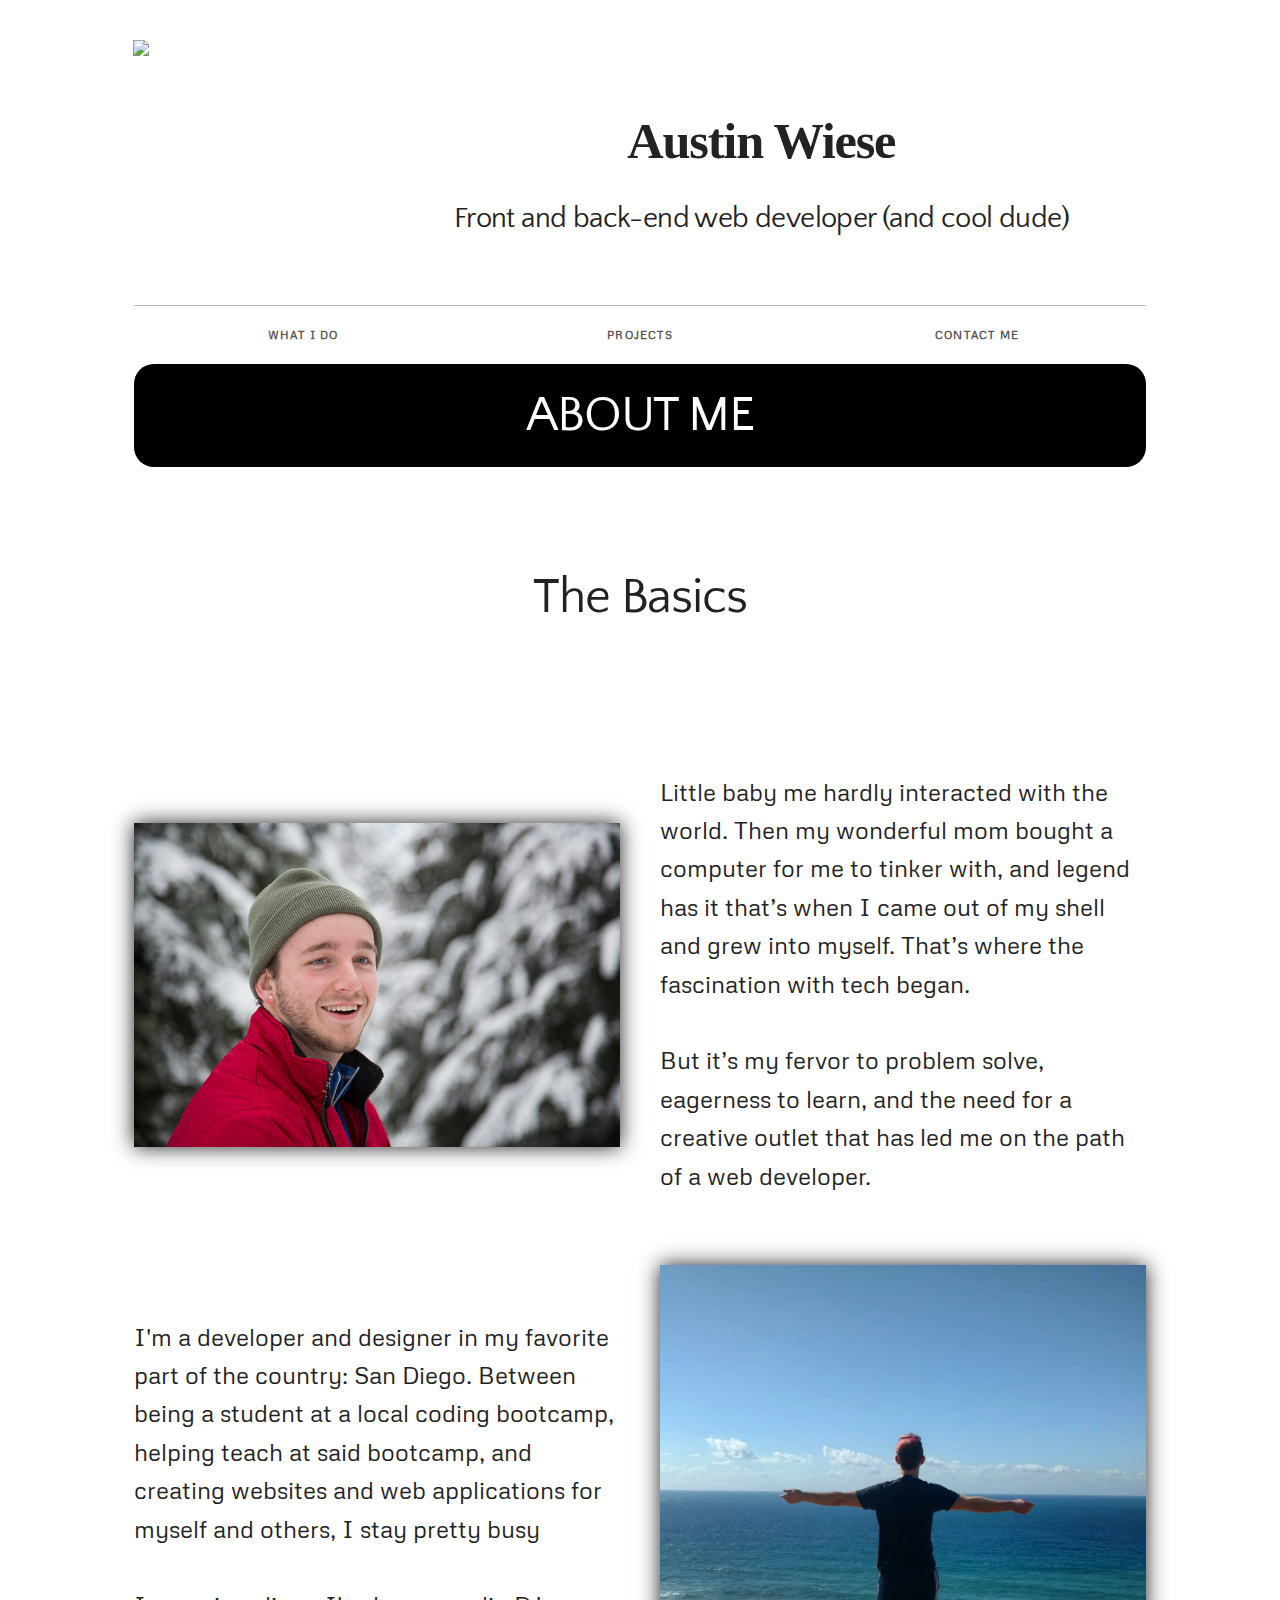
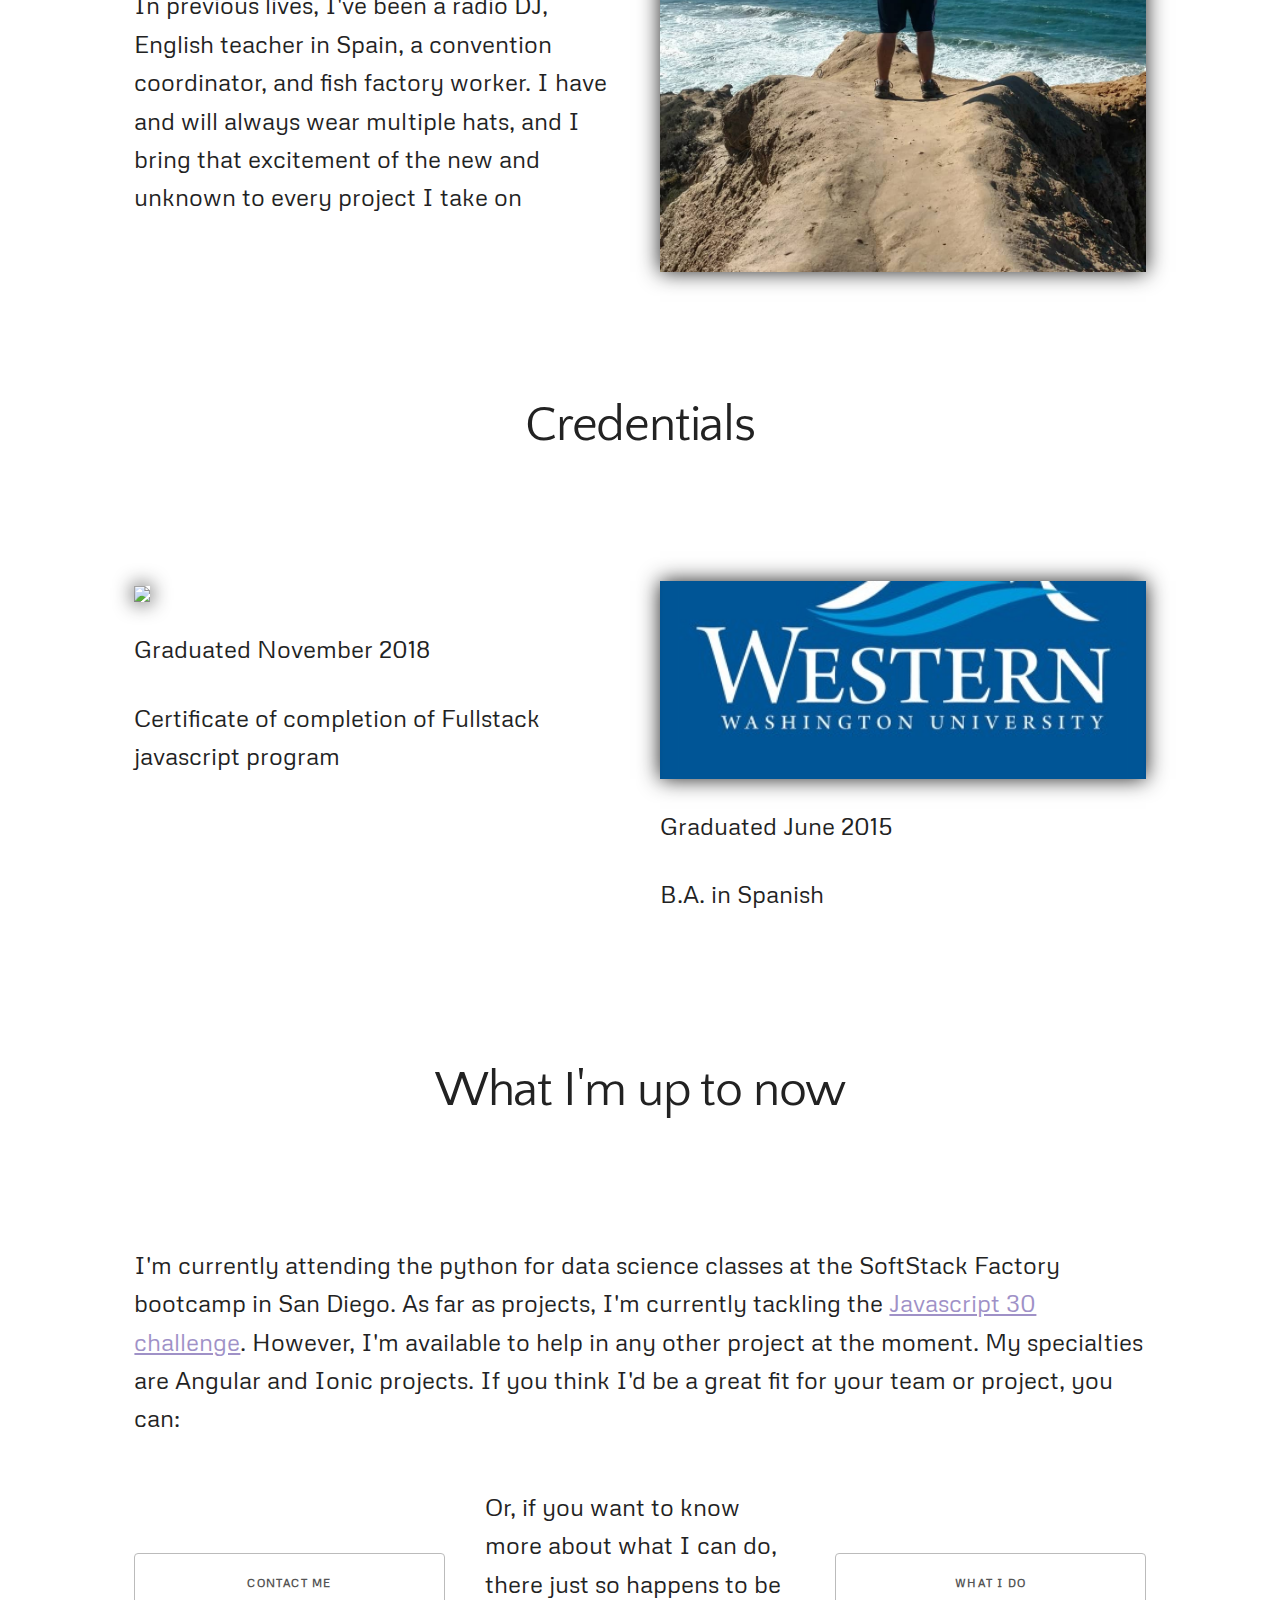
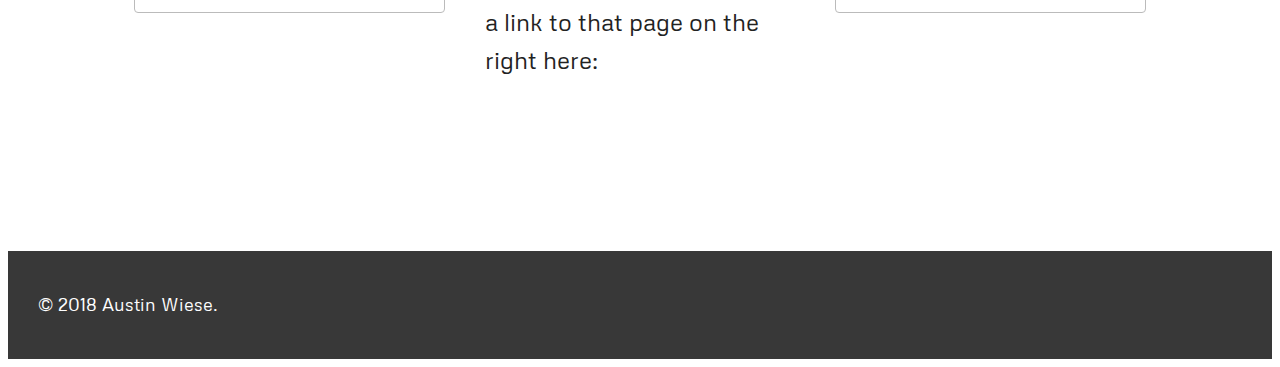
==== commit 094eaa3d: "Changed title and favicon of website" ====
--- a/index.html
+++ b/index.html
@@ -6,7 +6,7 @@
   <!-- Basic Page Needs
   –––––––––––––––––––––––––––––––––––––––––––––––––– -->
   <meta charset="utf-8">
-  <title>Portfolio Starter</title>
+  <title>Austin Wiese - Official</title>
   <meta name="description" content="">
   <meta name="author" content="">
 
@@ -28,7 +28,7 @@
 
   <!-- Favicon/Font Awesome Icons
   –––––––––––––––––––––––––––––––––––––––––––––––––– -->
-  <link rel="icon" type="image/png" href="images/favicon.png">
+  <link rel="icon" type="image/png" href="images/First Logo.png">
   <link rel="stylesheet" href="https://use.fontawesome.com/releases/v5.5.0/css/all.css"
     integrity="sha384-B4dIYHKNBt8Bc12p+WXckhzcICo0wtJAoU8YZTY5qE0Id1GSseTk6S+L3BlXeVIU" crossorigin="anonymous">
 
@@ -119,10 +119,9 @@
     </div>
 
     <h2 class="sectionHeader">What I'm up to now</h2>
-    <p> I'm currently assisting the classes in SoftStack Factory's Fullstack part-time program,
-      helping teach the cohorts. As far as projects, I'm currently tackling the <a
+    <p> I'm currently attending the python for data science classes at the SoftStack Factory bootcamp in San Diego. As far as projects, I'm currently tackling the <a
         href="https://javascript30.com/">Javascript
-        30 challenge</a>. But, I'm available to help in any other project at the moment. My specialties are Angular and
+        30 challenge</a>. However, I'm available to help in any other project at the moment. My specialties are Angular and
       Ionic projects. If you think I'd be a great fit for your team or project, you can:</p>
     <div class="row knowMoreContainer">
       <div class="four columns">
--- a/css/skeleton.css
+++ b/css/skeleton.css
@@ -126,10 +126,10 @@
 /* Base Styles
 –––––––––––––––––––––––––––––––––––––––––––––––––– */
 /* NOTE
-html is set to 62.5% so that all the REM measurements throughout Skeleton
-are based on 10px sizing. So basically 1.5rem = 15px :) */
+html is set to 62.5% initially so that all the REM measurements throughout Skeleton
+are based on 10px sizing. So basically 1.5rem = 15px :) I currently have it set to */
 html {
-  font-size: 62.5%; }
+  font-size: 75%; }
 body {
   font-size: 1.5em; /* currently ems cause chrome bug misinterpreting rems on body element */
   line-height: 1.6;
@@ -191,9 +191,9 @@
 /* Links
 –––––––––––––––––––––––––––––––––––––––––––––––––– */
 a {
-  color: #1EAEDB; }
+  color: rgb(159, 145, 199) /*#1EAEDB;*/ }
 a:hover {
-  color: #0FA0CE; }
+  color: #8B7EAF /*#0FA0CE;*/ }
 
 
 /* Buttons
@@ -239,8 +239,8 @@
 input[type="reset"].button-primary,
 input[type="button"].button-primary {
   color: #FFF;
-  background-color: rgb(51, 155, 240); /* old color #33C3F0; */
-  border-color: rgb(51, 155, 240); } /* old color #33C3F0; */
+  background-color: rgb(159, 145, 199); /*rgb(51, 155, 240);*/ 
+  border-color: rgb(159, 145, 199); /*rgb(51, 155, 240);*/ }  
 .button.button-primary:hover,
 button.button-primary:hover,
 input[type="submit"].button-primary:hover,
@@ -252,8 +252,8 @@
 input[type="reset"].button-primary:focus,
 input[type="button"].button-primary:focus {
   color: #FFF;
-  background-color: rgb(30, 155, 219); /* old color  #1EAEDB */
-  border-color: rgb(30, 155, 219); } /* old color  #1EAEDB */
+  background-color: #8B7EAF;/*rgb(30, 155, 219);*/ 
+  border-color: #8B7EAF;/*rgb(30, 155, 219);*/ }  
 
 
 /* Forms
@@ -590,7 +590,7 @@
 
 .testimonialContainer {
   border-radius: 250px; 
-  background-color:lightpink; 
+  background-color:#DDD7F0; 
   padding: 50px 50px 30px 50px;
 }
 
@@ -706,7 +706,6 @@
 .projectImages {
   width: 100%;
   margin: auto;
-  box-shadow: 0px 10px 20px grey;
 }
 
 .hiddenImage {
@@ -749,11 +748,17 @@
 }
 
 .expandLinks {
-  font-size: 3rem; 
+  font-size: 2.4rem; 
   width: 45%; 
   padding: 15px; 
   white-space: normal; 
   height: 100%;
+}
+
+@media (min-width: 550px) {
+  .expandLinks {
+    font-size: 3rem;
+  }
 }
 
 .contributions {  
@@ -772,6 +777,7 @@
 .madeWith {
   text-align: center; 
   padding: 10px 0; 
+  margin: 40px 0;
   border-bottom: 2px solid white;
 }
 
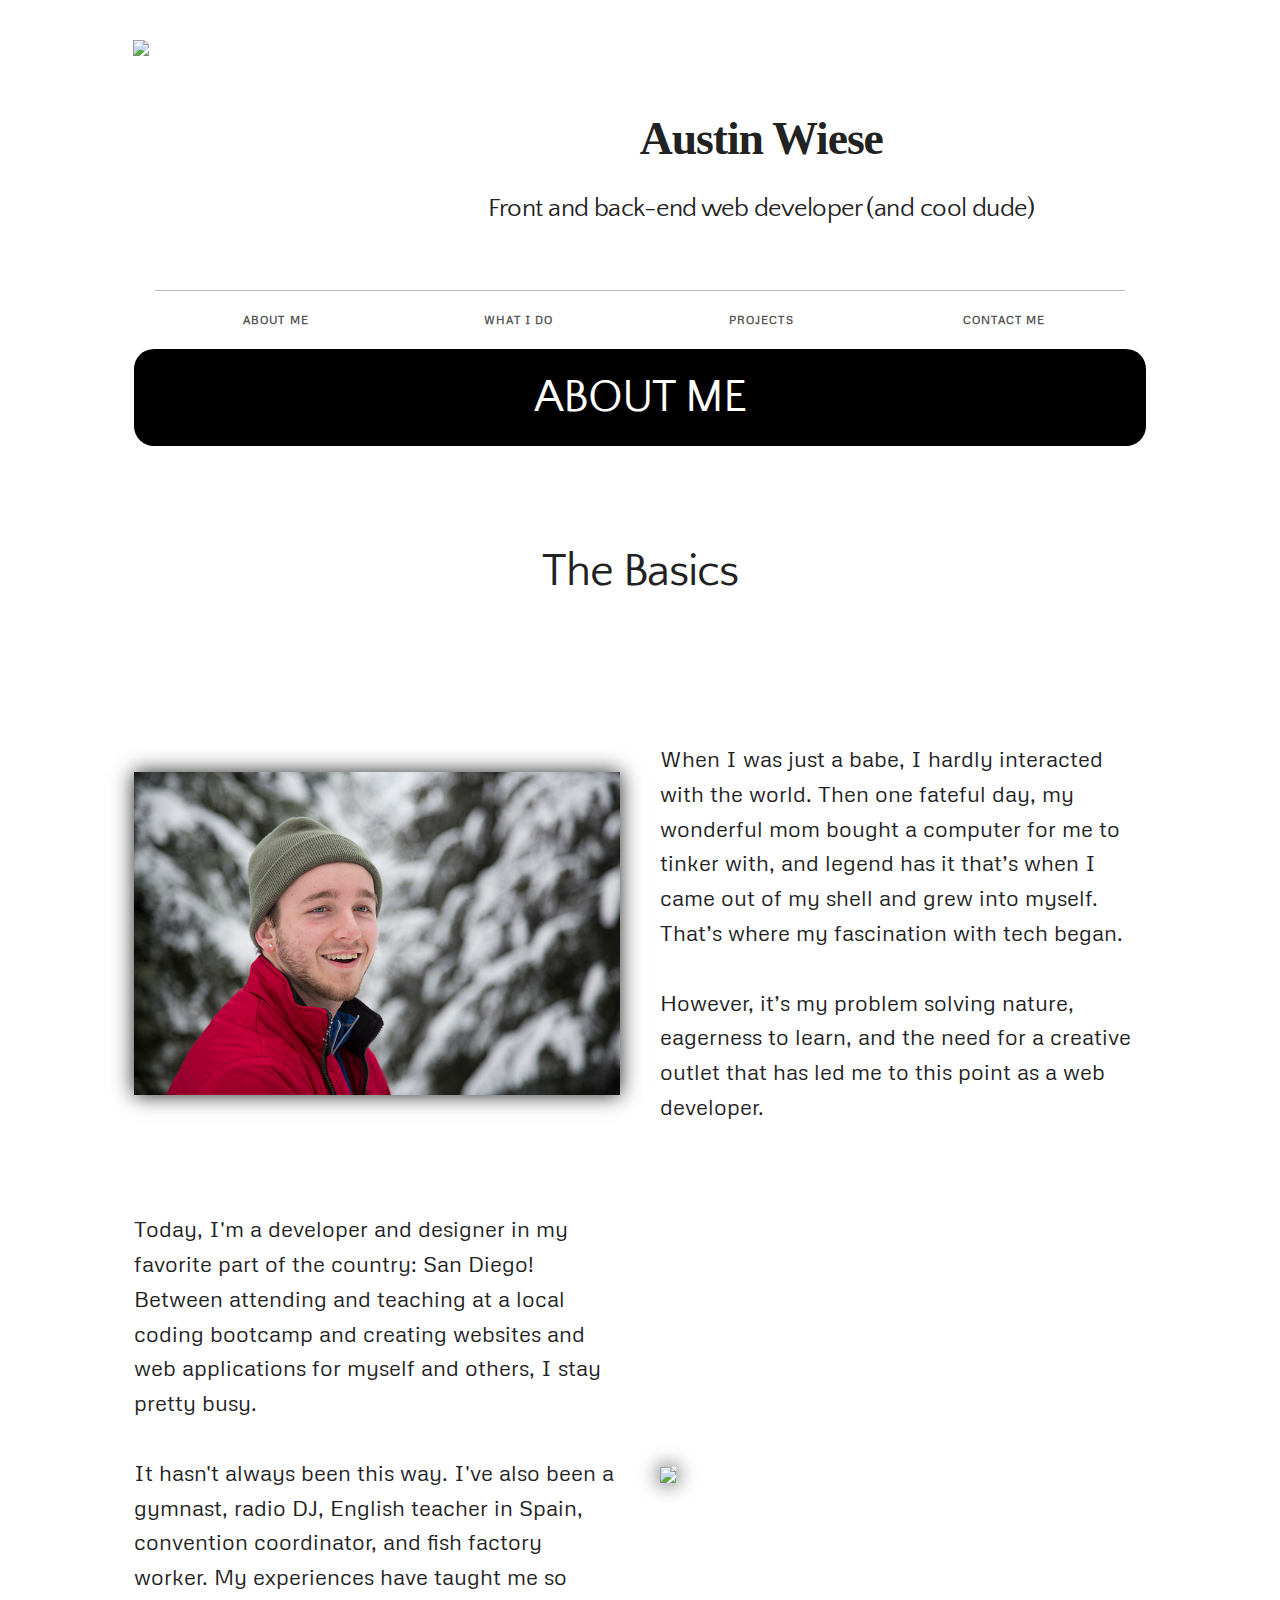
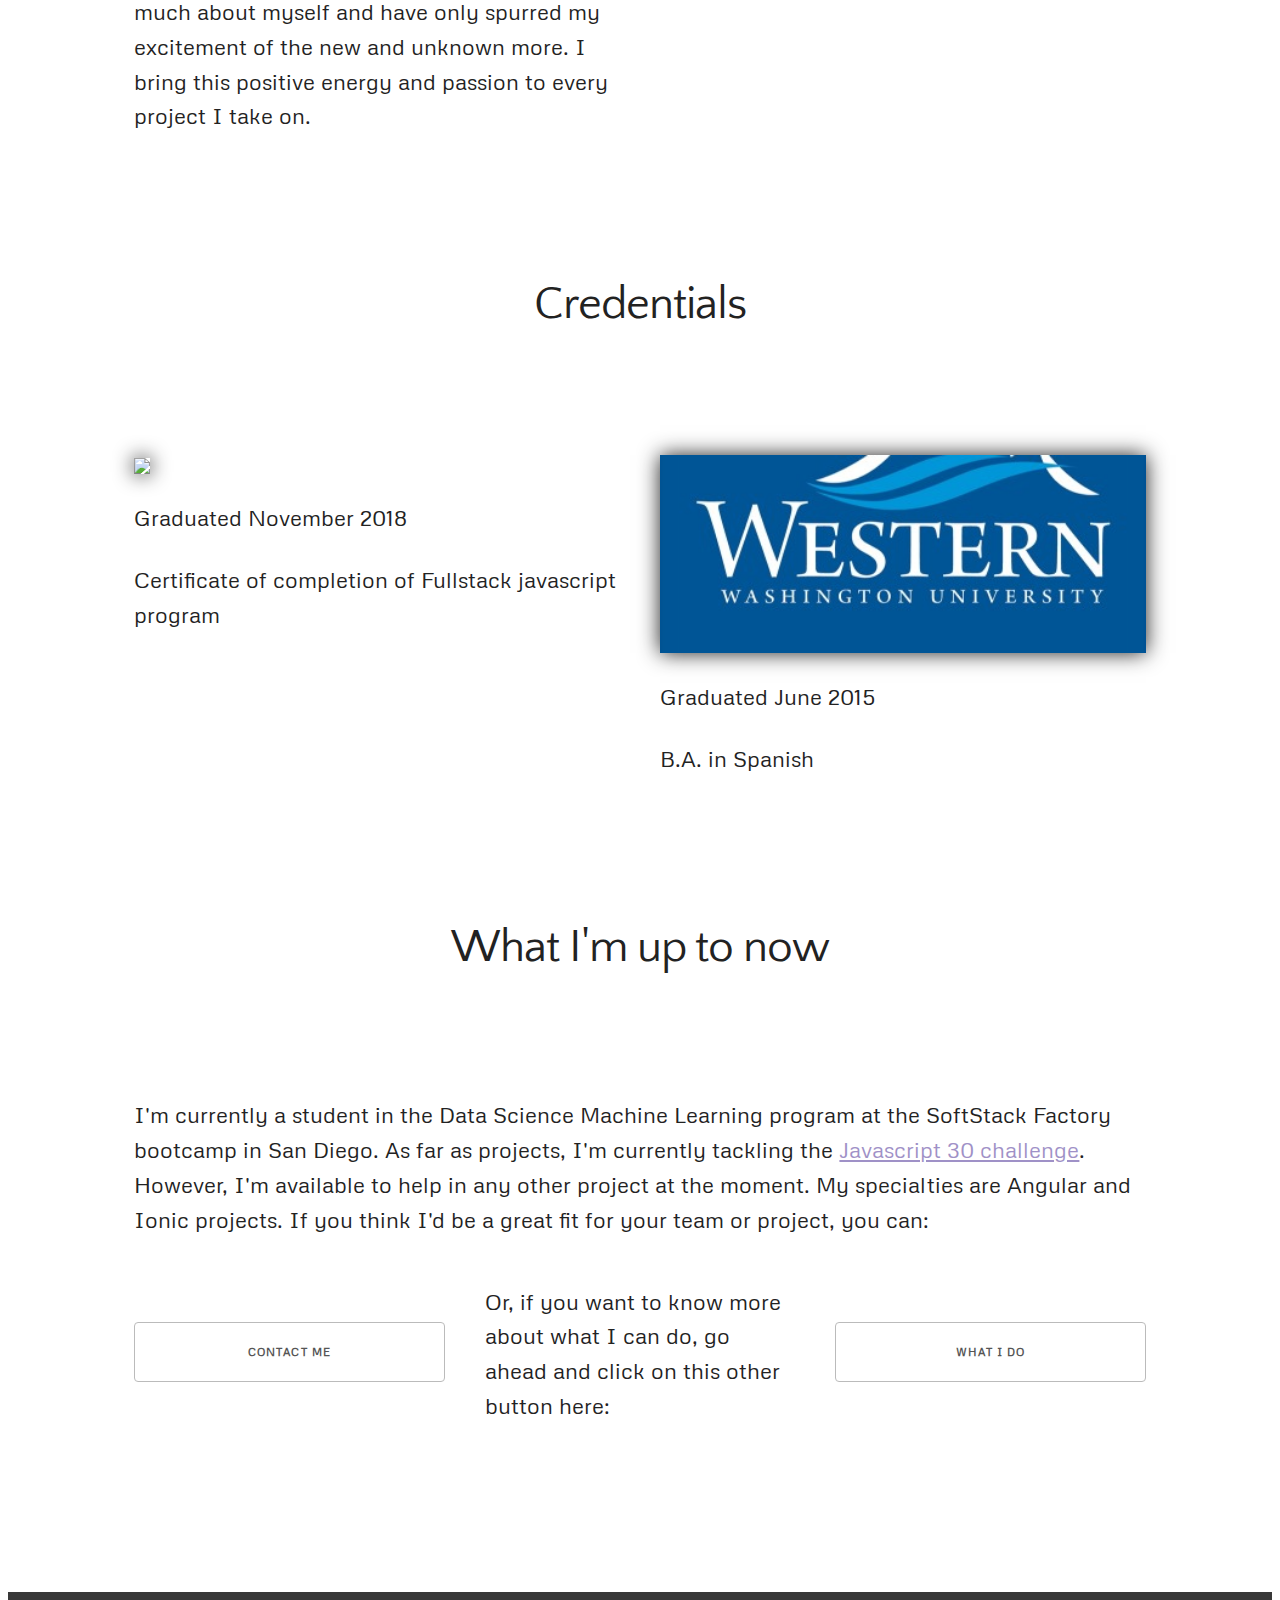
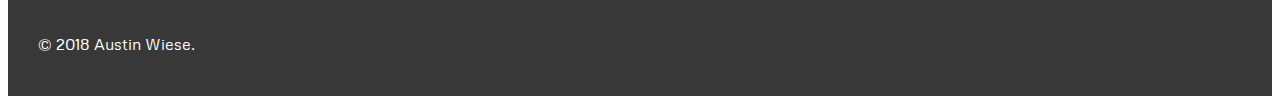
==== commit e59418d1: "Made menu static, button positions don't change, all four options are there all the time now" ====
--- a/index.html
+++ b/index.html
@@ -53,13 +53,14 @@
     </div>
 
     <div id="navButtonContainer">
+      <a class="button navButtons" href="./index.html">About Me</a>
       <a class="button navButtons" href="./what-i-do.html">What I Do</a>
       <a class="button navButtons" href="./projects.html">Projects</a>
       <a class="button navButtons" href="./contact-me.html">Contact Me</a>
     </div>
     <h2 id="currentPageButton" href="./index.html">ABOUT ME</h2>
 
-      <h2 class="sectionHeader">The Basics</h2>
+    <h2 class="sectionHeader">The Basics</h2>
 
     <div class="row verticalCenter">
 
@@ -68,16 +69,16 @@
       </div>
 
       <div class="six columns">
-        <p id="text"> Little baby me
-          hardly interacted with the world. Then my wonderful mom
+        <p id="text"> When I was just a babe, I
+          hardly interacted with the world. Then one fateful day, my wonderful mom
           bought a computer for me to tinker with, and
           legend has it that’s when I came out of my
           shell and grew into myself. That’s
-          where the fascination with tech began. <br><br>
+          where my fascination with tech began. <br><br>
 
-          But it’s my fervor to problem solve, eagerness
+          However, it’s my problem solving nature, eagerness
           to learn, and the need for a creative outlet that
-          has led me on the path of a web developer.
+          has led me to this point as a web developer.
         </p>
       </div>
 
@@ -87,23 +88,25 @@
 
 
       <div class="six columns">
-        <p id="text"> I'm a developer and designer in my favorite part of the country: San Diego. Between being a
-          student at a local coding bootcamp, helping teach at said bootcamp, and creating websites and web applications
-          for myself and others, I stay pretty busy <br><br>
+        <p id="text"> Today, I'm a developer and designer in my favorite part of the country: San Diego! Between
+          attending and teaching at a local coding bootcamp and creating websites and web applications
+          for myself and others, I stay pretty busy. <br><br>
 
-          In previous lives, I've been a radio DJ, English teacher in Spain, a convention coordinator, and fish factory
-          worker. I have and will always wear multiple hats, and I bring that excitement of the new and unknown to every
-          project I take on
+          It hasn't always been this way. I've also been a gymnast, radio DJ, English teacher in Spain, convention
+          coordinator,
+          and fish factory
+          worker. My experiences have taught me so much about myself and have only spurred my excitement of the new and
+          unknown more. I bring this positive energy and passion to every project I take on.
         </p>
       </div>
 
       <div class="six columns">
-        <img src="images/Picture of me.jpg" width="100%">
+        <img src="images/Me doing a handstand.jpg" width="100%">
       </div>
 
     </div>
 
-      <h2 class="sectionHeader">Credentials</h2>
+    <h2 class="sectionHeader">Credentials</h2>
 
     <div class="row">
       <div class="six columns">
@@ -119,17 +122,18 @@
     </div>
 
     <h2 class="sectionHeader">What I'm up to now</h2>
-    <p> I'm currently attending the python for data science classes at the SoftStack Factory bootcamp in San Diego. As far as projects, I'm currently tackling the <a
-        href="https://javascript30.com/">Javascript
-        30 challenge</a>. However, I'm available to help in any other project at the moment. My specialties are Angular and
+    <p> I'm currently a student in the Data Science Machine Learning program at the SoftStack Factory bootcamp in San
+      Diego. As
+      far as projects, I'm currently tackling the <a href="https://javascript30.com/">Javascript
+        30 challenge</a>. However, I'm available to help in any other project at the moment. My specialties are Angular
+      and
       Ionic projects. If you think I'd be a great fit for your team or project, you can:</p>
     <div class="row knowMoreContainer">
       <div class="four columns">
         <a class="button bottomButtons" href="./contact-me.html">Contact Me</a>
       </div>
       <div class="four columns">
-        <p>Or, if you want to know more about what I can do, there just so
-          happens to be a link to that page on the right here:</p>
+        <p>Or, if you want to know more about what I can do, go ahead and click on this other button here:</p>
       </div>
       <div class="four columns">
         <a class="button bottomButtons" href="./what-i-do.html">What I Do</a>
--- a/css/skeleton.css
+++ b/css/skeleton.css
@@ -127,9 +127,9 @@
 –––––––––––––––––––––––––––––––––––––––––––––––––– */
 /* NOTE
 html is set to 62.5% initially so that all the REM measurements throughout Skeleton
-are based on 10px sizing. So basically 1.5rem = 15px :) I currently have it set to */
+are based on 10px sizing. So basically 1.5rem = 15px :) I currently have it set to 68*/
 html {
-  font-size: 75%; }
+  font-size: 68%; }
 body {
   font-size: 1.5em; /* currently ems cause chrome bug misinterpreting rems on body element */
   line-height: 1.6;
@@ -513,6 +513,7 @@
 
 #navButtonContainer {
   display: flex; 
+  justify-content: center;
   flex-wrap: wrap;
 }
 
@@ -524,13 +525,26 @@
 
 .navButtons {
   padding: 10px 0;
-  width: 100%;
+  width: 90%;
   height: auto;
   border-bottom: none;
   border-left: none;
   border-right: none;
   border-radius: 0;
   margin-bottom: 0;
+  transition: background-color .5s, border-color .5s;
+}
+
+.navButtons:hover {
+  color: #333;
+  border-color: #333;
+  background-color: #DDD7F0;
+}
+
+@media (min-width: 550px) {
+  .navButtons {
+    width: 24%;
+  }
 }
 
 #currentPageButton {
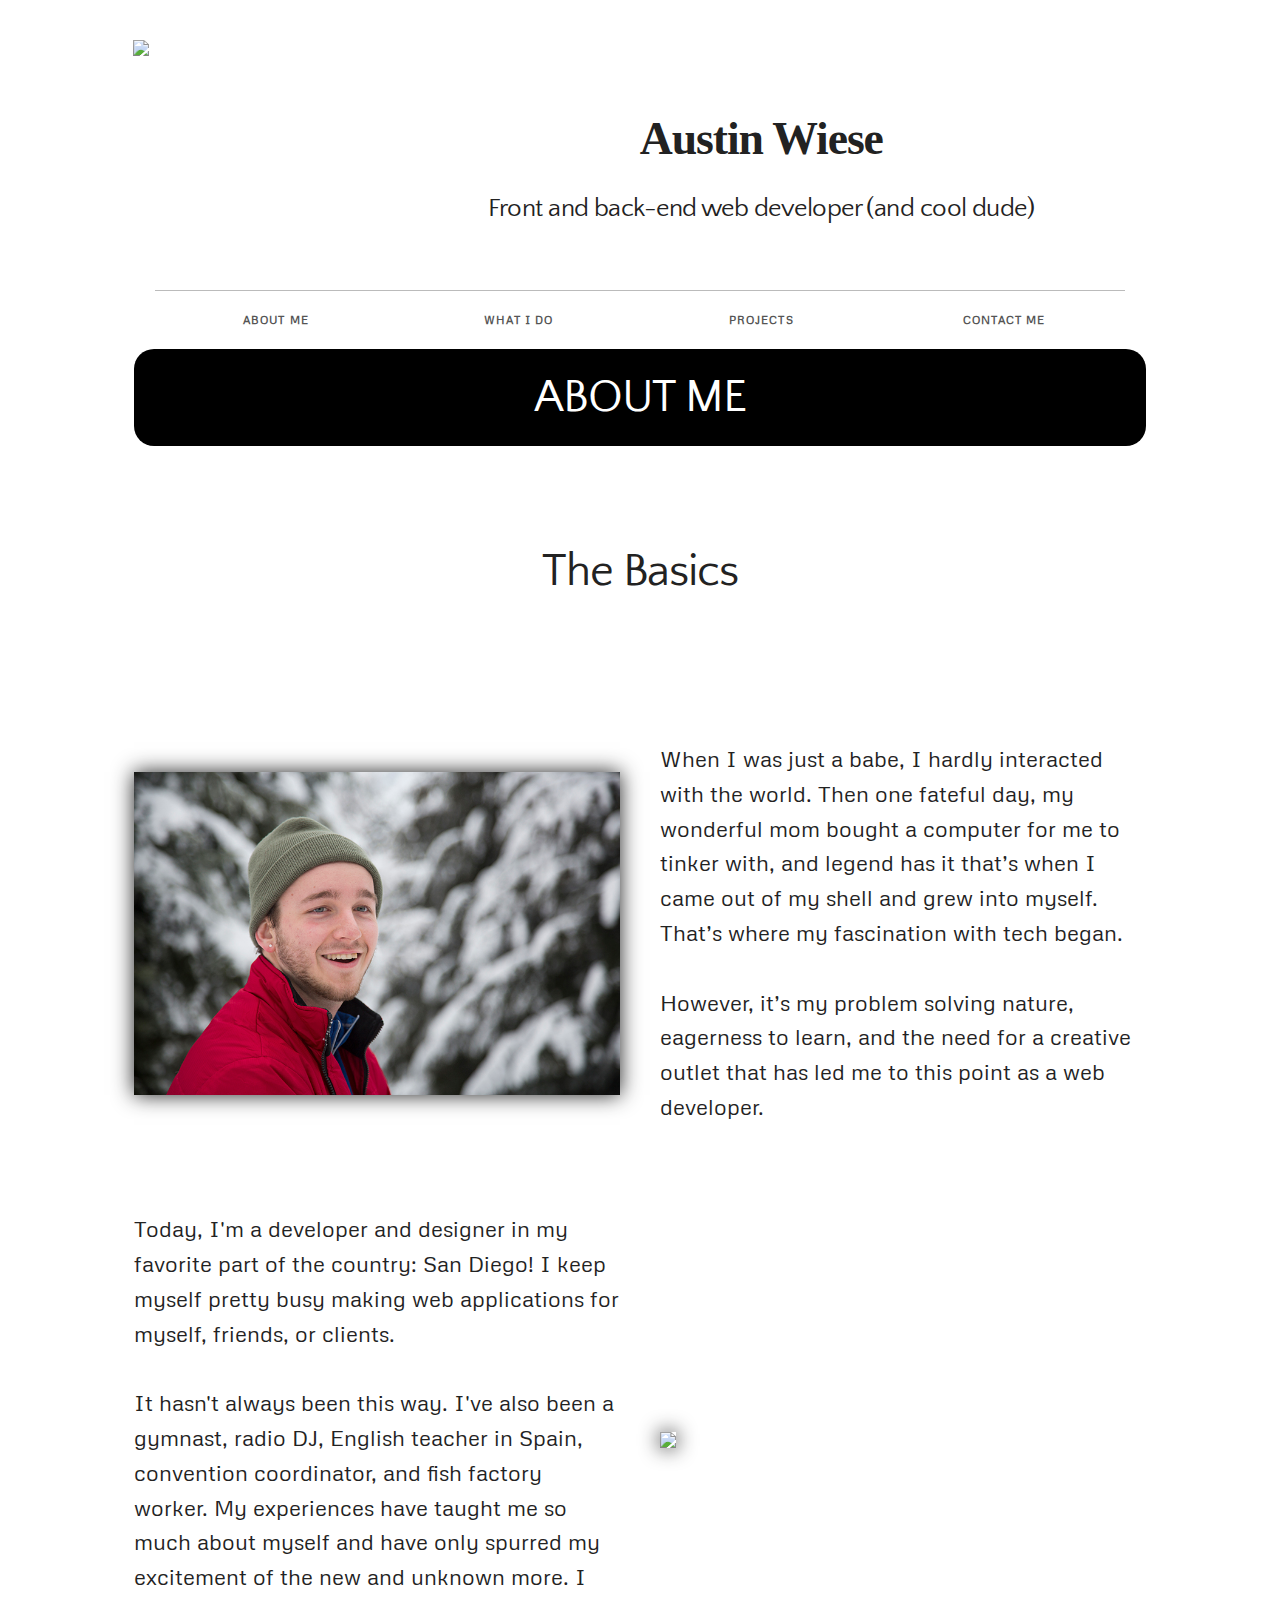
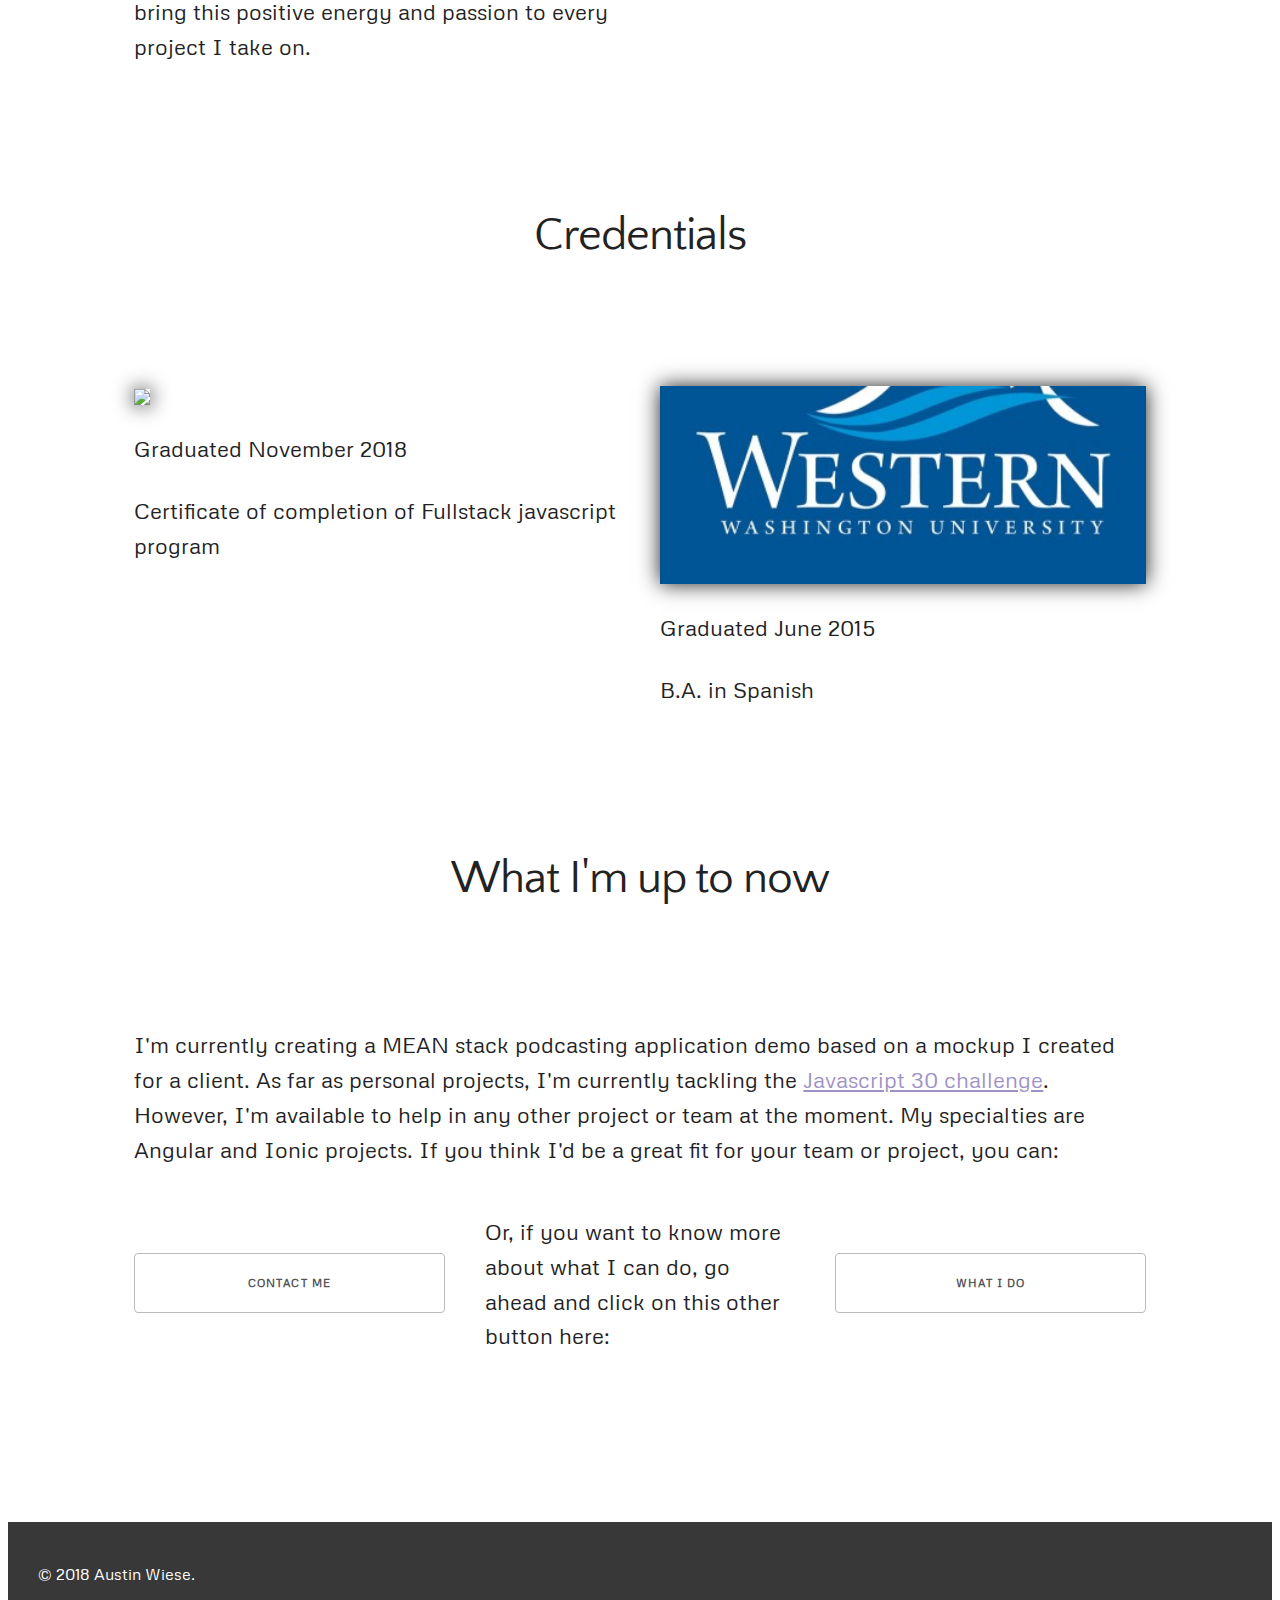
==== commit f0beb30f: "text updates for what I'm actually doing at the moment" ====
--- a/index.html
+++ b/index.html
@@ -1,159 +1,179 @@
 <!DOCTYPE html>
 <html lang="en">
+  <head>
+    <!-- Basic Page Needs
+  –––––––––––––––––––––––––––––––––––––––––––––––––– -->
+    <meta charset="utf-8" />
+    <title>Austin Wiese - Official</title>
+    <meta name="description" content="" />
+    <meta name="author" content="" />
 
-<head>
+    <!-- Mobile Specific Metas
+  –––––––––––––––––––––––––––––––––––––––––––––––––– -->
+    <meta name="viewport" content="width=device-width, initial-scale=1" />
 
-  <!-- Basic Page Needs
+    <!-- FONT
   –––––––––––––––––––––––––––––––––––––––––––––––––– -->
-  <meta charset="utf-8">
-  <title>Austin Wiese - Official</title>
-  <meta name="description" content="">
-  <meta name="author" content="">
+    <link
+      href="//fonts.googleapis.com/css?family=Raleway:400,300,600"
+      rel="stylesheet"
+      type="text/css"
+    />
+    <link
+      href="https://fonts.googleapis.com/css?family=Rationale"
+      rel="stylesheet"
+    />
+    <link
+      href="https://fonts.googleapis.com/css?family=Quattrocento+Sans"
+      rel="stylesheet"
+    />
+    <link
+      href="https://fonts.googleapis.com/css?family=Metrophobic"
+      rel="stylesheet"
+    />
 
-  <!-- Mobile Specific Metas
+    <!-- CSS
   –––––––––––––––––––––––––––––––––––––––––––––––––– -->
-  <meta name="viewport" content="width=device-width, initial-scale=1">
+    <link rel="stylesheet" href="css/normalize.css" />
+    <link rel="stylesheet" href="css/skeleton.css" />
 
-  <!-- FONT
+    <!-- Favicon/Font Awesome Icons
   –––––––––––––––––––––––––––––––––––––––––––––––––– -->
-  <link href="//fonts.googleapis.com/css?family=Raleway:400,300,600" rel="stylesheet" type="text/css">
-  <link href="https://fonts.googleapis.com/css?family=Rationale" rel="stylesheet">
-  <link href="https://fonts.googleapis.com/css?family=Quattrocento+Sans" rel="stylesheet">
-  <link href="https://fonts.googleapis.com/css?family=Metrophobic" rel="stylesheet">
+    <link rel="icon" type="image/png" href="images/First Logo.png" />
+    <link
+      rel="stylesheet"
+      href="https://use.fontawesome.com/releases/v5.5.0/css/all.css"
+      integrity="sha384-B4dIYHKNBt8Bc12p+WXckhzcICo0wtJAoU8YZTY5qE0Id1GSseTk6S+L3BlXeVIU"
+      crossorigin="anonymous"
+    />
+  </head>
 
-  <!-- CSS
+  <body>
+    <!-- Primary Page Layout
   –––––––––––––––––––––––––––––––––––––––––––––––––– -->
-  <link rel="stylesheet" href="css/normalize.css">
-  <link rel="stylesheet" href="css/skeleton.css">
+    <div class="container">
+      <div class="row" id="topBar">
+        <div id="logoContainer" class="three columns">
+          <img id="logo" src="images/First Logo.png" />
+        </div>
 
-  <!-- Favicon/Font Awesome Icons
-  –––––––––––––––––––––––––––––––––––––––––––––––––– -->
-  <link rel="icon" type="image/png" href="images/First Logo.png">
-  <link rel="stylesheet" href="https://use.fontawesome.com/releases/v5.5.0/css/all.css"
-    integrity="sha384-B4dIYHKNBt8Bc12p+WXckhzcICo0wtJAoU8YZTY5qE0Id1GSseTk6S+L3BlXeVIU" crossorigin="anonymous">
-
-</head>
-
-<body>
-
-  <!-- Primary Page Layout
-  –––––––––––––––––––––––––––––––––––––––––––––––––– -->
-  <div class="container">
-
-    <div class="row" id="topBar">
-
-      <div id="logoContainer" class="three columns">
-        <img id="logo" src="images/First Logo.png">
+        <div class="nine columns" id="heading">
+          <h2 id="name">Austin Wiese</h2>
+          <h5 id="coolDude">
+            Front and back-end web developer (and cool dude)
+          </h5>
+        </div>
       </div>
 
-      <div class="nine columns" id="heading">
-        <h2 id="name"> Austin Wiese </h2>
-        <h5 id="coolDude">Front and back-end web developer (and cool dude)</h5>
+      <div id="navButtonContainer">
+        <a class="button navButtons" href="./index.html">About Me</a>
+        <a class="button navButtons" href="./what-i-do.html">What I Do</a>
+        <a class="button navButtons" href="./projects.html">Projects</a>
+        <a class="button navButtons" href="./contact-me.html">Contact Me</a>
+      </div>
+      <h2 id="currentPageButton" href="./index.html">ABOUT ME</h2>
+
+      <h2 class="sectionHeader">The Basics</h2>
+
+      <div class="row verticalCenter">
+        <div class="six columns">
+          <img src="images/Profile.jpg" width="100%" />
+        </div>
+
+        <div class="six columns">
+          <p id="text">
+            When I was just a babe, I hardly interacted with the world. Then one
+            fateful day, my wonderful mom bought a computer for me to tinker
+            with, and legend has it that’s when I came out of my shell and grew
+            into myself. That’s where my fascination with tech began.
+            <br /><br />
+
+            However, it’s my problem solving nature, eagerness to learn, and the
+            need for a creative outlet that has led me to this point as a web
+            developer.
+          </p>
+        </div>
+      </div>
+
+      <div class="row verticalCenter">
+        <div class="six columns">
+          <p id="text">
+            Today, I'm a developer and designer in my favorite part of the
+            country: San Diego! I keep myself pretty busy making web
+            applications for myself, friends, or clients. <br /><br />
+
+            It hasn't always been this way. I've also been a gymnast, radio DJ,
+            English teacher in Spain, convention coordinator, and fish factory
+            worker. My experiences have taught me so much about myself and have
+            only spurred my excitement of the new and unknown more. I bring this
+            positive energy and passion to every project I take on.
+          </p>
+        </div>
+
+        <div class="six columns">
+          <img src="images/Me doing a handstand.jpg" width="100%" />
+        </div>
+      </div>
+
+      <h2 class="sectionHeader">Credentials</h2>
+
+      <div class="row">
+        <div class="six columns">
+          <img style="width: 100%" src="./images/Softstack logo.png" />
+          <p>Graduated November 2018</p>
+          <p>Certificate of completion of Fullstack javascript program</p>
+        </div>
+        <div class="six columns">
+          <img style="width:100%" src="./images/Western Logo Smaller.jpg" />
+          <p>Graduated June 2015</p>
+          <p>B.A. in Spanish</p>
+        </div>
+      </div>
+
+      <h2 class="sectionHeader">What I'm up to now</h2>
+      <p>
+        I'm currently creating a MEAN stack podcasting application demo based on
+        a mockup I created for a client. As far as personal projects, I'm
+        currently tackling the
+        <a href="https://javascript30.com/">Javascript 30 challenge</a>.
+        However, I'm available to help in any other project or team at the
+        moment. My specialties are Angular and Ionic projects. If you think I'd
+        be a great fit for your team or project, you can:
+      </p>
+      <div class="row knowMoreContainer">
+        <div class="four columns">
+          <a class="button bottomButtons" href="./contact-me.html"
+            >Contact Me</a
+          >
+        </div>
+        <div class="four columns">
+          <p>
+            Or, if you want to know more about what I can do, go ahead and click
+            on this other button here:
+          </p>
+        </div>
+        <div class="four columns">
+          <a class="button bottomButtons" href="./what-i-do.html">What I Do</a>
+        </div>
       </div>
     </div>
 
-    <div id="navButtonContainer">
-      <a class="button navButtons" href="./index.html">About Me</a>
-      <a class="button navButtons" href="./what-i-do.html">What I Do</a>
-      <a class="button navButtons" href="./projects.html">Projects</a>
-      <a class="button navButtons" href="./contact-me.html">Contact Me</a>
-    </div>
-    <h2 id="currentPageButton" href="./index.html">ABOUT ME</h2>
+    <div id="footerContainer">
+      <p id="copyright">© 2018 Austin Wiese.</p>
 
-    <h2 class="sectionHeader">The Basics</h2>
-
-    <div class="row verticalCenter">
-
-      <div class="six columns">
-        <img src="images/Profile.jpg" width="100%">
-      </div>
-
-      <div class="six columns">
-        <p id="text"> When I was just a babe, I
-          hardly interacted with the world. Then one fateful day, my wonderful mom
-          bought a computer for me to tinker with, and
-          legend has it that’s when I came out of my
-          shell and grew into myself. That’s
-          where my fascination with tech began. <br><br>
-
-          However, it’s my problem solving nature, eagerness
-          to learn, and the need for a creative outlet that
-          has led me to this point as a web developer.
-        </p>
-      </div>
-
-    </div>
-
-    <div class="row verticalCenter">
-
-
-      <div class="six columns">
-        <p id="text"> Today, I'm a developer and designer in my favorite part of the country: San Diego! Between
-          attending and teaching at a local coding bootcamp and creating websites and web applications
-          for myself and others, I stay pretty busy. <br><br>
-
-          It hasn't always been this way. I've also been a gymnast, radio DJ, English teacher in Spain, convention
-          coordinator,
-          and fish factory
-          worker. My experiences have taught me so much about myself and have only spurred my excitement of the new and
-          unknown more. I bring this positive energy and passion to every project I take on.
-        </p>
-      </div>
-
-      <div class="six columns">
-        <img src="images/Me doing a handstand.jpg" width="100%">
-      </div>
-
-    </div>
-
-    <h2 class="sectionHeader">Credentials</h2>
-
-    <div class="row">
-      <div class="six columns">
-        <img style="width: 100%" src="./images/Softstack logo.png">
-        <p>Graduated November 2018</p>
-        <p>Certificate of completion of Fullstack javascript program</p>
-      </div>
-      <div class="six columns">
-        <img style="width:100%" src="./images/Western Logo Smaller.jpg">
-        <p>Graduated June 2015</p>
-        <p>B.A. in Spanish</p>
+      <div>
+        <a href="contact-me.html"><i class="far fa-envelope icons"></i></a>
+        <a
+          href="https://www.linkedin.com/in/austin-wiese-80a52b91/"
+          target="blank"
+          ><i class="fab fa-linkedin icons"></i
+        ></a>
+        <a href="https://github.com/awstin17" target="blank"
+          ><i class="fab fa-github icons"></i
+        ></a>
       </div>
     </div>
-
-    <h2 class="sectionHeader">What I'm up to now</h2>
-    <p> I'm currently a student in the Data Science Machine Learning program at the SoftStack Factory bootcamp in San
-      Diego. As
-      far as projects, I'm currently tackling the <a href="https://javascript30.com/">Javascript
-        30 challenge</a>. However, I'm available to help in any other project at the moment. My specialties are Angular
-      and
-      Ionic projects. If you think I'd be a great fit for your team or project, you can:</p>
-    <div class="row knowMoreContainer">
-      <div class="four columns">
-        <a class="button bottomButtons" href="./contact-me.html">Contact Me</a>
-      </div>
-      <div class="four columns">
-        <p>Or, if you want to know more about what I can do, go ahead and click on this other button here:</p>
-      </div>
-      <div class="four columns">
-        <a class="button bottomButtons" href="./what-i-do.html">What I Do</a>
-      </div>
-    </div>
-
-  </div>
-
-  <div id="footerContainer">
-    <p id="copyright">© 2018 Austin Wiese.</p>
-
-    <div>
-      <a href="contact-me.html"><i class="far fa-envelope icons"></i></a>
-      <a href="https://www.linkedin.com/in/austin-wiese-80a52b91/" target="blank"><i
-          class="fab fa-linkedin icons"></i></a>
-      <a href="https://github.com/awstin17" target="blank"><i class="fab fa-github icons"></i></a>
-    </div>
-  </div>
-  <!-- End Document
+    <!-- End Document
   –––––––––––––––––––––––––––––––––––––––––––––––––– -->
-</body>
-
-</html>+  </body>
+</html>
--- a/css/skeleton.css
+++ b/css/skeleton.css
@@ -6,7 +6,6 @@
 * http://www.opensource.org/licenses/mit-license.php
 * 12/29/2014
 */
-
 
 /* Table of contents
 ––––––––––––––––––––––––––––––––––––––––––––––––––
@@ -25,7 +24,6 @@
 - Media Queries
 */
 
-
 /* Grid
 –––––––––––––––––––––––––––––––––––––––––––––––––– */
 .container {
@@ -34,7 +32,8 @@
   /* max-width: 960px; */
   margin: 0 auto 8% auto;
   padding: 0 20px;
-  box-sizing: border-box; }
+  box-sizing: border-box;
+}
 
 .row {
   padding-bottom: 20px;
@@ -44,14 +43,16 @@
 .columns {
   width: 100%;
   float: left;
-  box-sizing: border-box; 
-  margin-bottom: 20px;}
+  box-sizing: border-box;
+  margin-bottom: 20px;
+}
 
 /* For devices larger than 400px */
 @media (min-width: 400px) {
   .container {
     width: 85%;
-    padding: 0; }
+    padding: 0;
+  }
 }
 
 /* For devices larger than 550px */
@@ -60,68 +61,128 @@
     padding-bottom: 40px;
   }
   .container {
-    width: 80%; }
+    width: 80%;
+  }
   .column,
   .columns {
     margin-left: 4%;
-    margin-bottom: 0; }
+    margin-bottom: 0;
+  }
   .column:first-child,
   .columns:first-child {
-    margin-left: 0; }
+    margin-left: 0;
+  }
 
   .one.column,
-  .one.columns                    { width: 4.66666666667%; }
-  .two.columns                    { width: 13.3333333333%; }
-  .three.columns                  { width: 22%;            }
-  .four.columns                   { width: 30.6666666667%; }
-  .five.columns                   { width: 39.3333333333%; }
-  .six.columns                    { width: 48%;            }
-  .seven.columns                  { width: 56.6666666667%; }
-  .eight.columns                  { width: 65.3333333333%; }
-  .nine.columns                   { width: 74.0%;          }
-  .ten.columns                    { width: 82.6666666667%; }
-  .eleven.columns                 { width: 91.3333333333%; }
-  .twelve.columns                 { width: 100%; margin-left: 0; }
-
-  .one-third.column               { width: 30.6666666667%; }
-  .two-thirds.column              { width: 65.3333333333%; }
-
-  .one-half.column                { width: 48%; }
+  .one.columns {
+    width: 4.66666666667%;
+  }
+  .two.columns {
+    width: 13.3333333333%;
+  }
+  .three.columns {
+    width: 22%;
+  }
+  .four.columns {
+    width: 30.6666666667%;
+  }
+  .five.columns {
+    width: 39.3333333333%;
+  }
+  .six.columns {
+    width: 48%;
+  }
+  .seven.columns {
+    width: 56.6666666667%;
+  }
+  .eight.columns {
+    width: 65.3333333333%;
+  }
+  .nine.columns {
+    width: 74%;
+  }
+  .ten.columns {
+    width: 82.6666666667%;
+  }
+  .eleven.columns {
+    width: 91.3333333333%;
+  }
+  .twelve.columns {
+    width: 100%;
+    margin-left: 0;
+  }
+
+  .one-third.column {
+    width: 30.6666666667%;
+  }
+  .two-thirds.column {
+    width: 65.3333333333%;
+  }
+
+  .one-half.column {
+    width: 48%;
+  }
 
   /* Offsets */
   .offset-by-one.column,
-  .offset-by-one.columns          { margin-left: 8.66666666667%; }
+  .offset-by-one.columns {
+    margin-left: 8.66666666667%;
+  }
   .offset-by-two.column,
-  .offset-by-two.columns          { margin-left: 17.3333333333%; }
+  .offset-by-two.columns {
+    margin-left: 17.3333333333%;
+  }
   .offset-by-three.column,
-  .offset-by-three.columns        { margin-left: 26%;            }
+  .offset-by-three.columns {
+    margin-left: 26%;
+  }
   .offset-by-four.column,
-  .offset-by-four.columns         { margin-left: 34.6666666667%; }
+  .offset-by-four.columns {
+    margin-left: 34.6666666667%;
+  }
   .offset-by-five.column,
-  .offset-by-five.columns         { margin-left: 43.3333333333%; }
+  .offset-by-five.columns {
+    margin-left: 43.3333333333%;
+  }
   .offset-by-six.column,
-  .offset-by-six.columns          { margin-left: 52%;            }
+  .offset-by-six.columns {
+    margin-left: 52%;
+  }
   .offset-by-seven.column,
-  .offset-by-seven.columns        { margin-left: 60.6666666667%; }
+  .offset-by-seven.columns {
+    margin-left: 60.6666666667%;
+  }
   .offset-by-eight.column,
-  .offset-by-eight.columns        { margin-left: 69.3333333333%; }
+  .offset-by-eight.columns {
+    margin-left: 69.3333333333%;
+  }
   .offset-by-nine.column,
-  .offset-by-nine.columns         { margin-left: 78.0%;          }
+  .offset-by-nine.columns {
+    margin-left: 78%;
+  }
   .offset-by-ten.column,
-  .offset-by-ten.columns          { margin-left: 86.6666666667%; }
+  .offset-by-ten.columns {
+    margin-left: 86.6666666667%;
+  }
   .offset-by-eleven.column,
-  .offset-by-eleven.columns       { margin-left: 95.3333333333%; }
+  .offset-by-eleven.columns {
+    margin-left: 95.3333333333%;
+  }
 
   .offset-by-one-third.column,
-  .offset-by-one-third.columns    { margin-left: 34.6666666667%; }
+  .offset-by-one-third.columns {
+    margin-left: 34.6666666667%;
+  }
   .offset-by-two-thirds.column,
-  .offset-by-two-thirds.columns   { margin-left: 69.3333333333%; }
+  .offset-by-two-thirds.columns {
+    margin-left: 69.3333333333%;
+  }
 
   .offset-by-one-half.column,
-  .offset-by-one-half.columns     { margin-left: 52%; }
-
-}
-
+  .offset-by-one-half.columns {
+    margin-left: 52%;
+  }
+}
 
 /* Base Styles
 –––––––––––––––––––––––––––––––––––––––––––––––––– */
@@ -129,72 +190,129 @@
 html is set to 62.5% initially so that all the REM measurements throughout Skeleton
 are based on 10px sizing. So basically 1.5rem = 15px :) I currently have it set to 68*/
 html {
-  font-size: 68%; }
+  font-size: 68%;
+}
 body {
   font-size: 1.5em; /* currently ems cause chrome bug misinterpreting rems on body element */
   line-height: 1.6;
   font-weight: 400;
-  font-family: "Metrophobic", "HelveticaNeue", "Helvetica Neue", Helvetica, Arial, sans-serif;
-  color: #222; }
-
+  font-family: "Metrophobic", "HelveticaNeue", "Helvetica Neue", Helvetica,
+    Arial, sans-serif;
+  color: #222;
+}
 
 /* Typography
 –––––––––––––––––––––––––––––––––––––––––––––––––– */
-h1, h2, h3, h4, h5, h6 {
+h1,
+h2,
+h3,
+h4,
+h5,
+h6 {
   margin-top: 0;
   margin-bottom: 2rem;
   font-family: Quattrocento Sans;
-  font-weight: 300; }
-h1 { font-size: 4.0rem; line-height: 1.2;  letter-spacing: -.1rem;}
-h2 { font-size: 3.6rem; line-height: 1.25; letter-spacing: -.1rem; }
-h3 { font-size: 3.0rem; line-height: 1.3;  letter-spacing: -.1rem; }
-h4 { font-size: 2.4rem; line-height: 1.35; letter-spacing: -.08rem; }
-h5 { font-size: 1.8rem; line-height: 1.5;  letter-spacing: -.05rem; }
-h6 { font-size: 1.5rem; line-height: 1.6;  letter-spacing: 0; }
+  font-weight: 300;
+}
+h1 {
+  font-size: 4rem;
+  line-height: 1.2;
+  letter-spacing: -0.1rem;
+}
+h2 {
+  font-size: 3.6rem;
+  line-height: 1.25;
+  letter-spacing: -0.1rem;
+}
+h3 {
+  font-size: 3rem;
+  line-height: 1.3;
+  letter-spacing: -0.1rem;
+}
+h4 {
+  font-size: 2.4rem;
+  line-height: 1.35;
+  letter-spacing: -0.08rem;
+}
+h5 {
+  font-size: 1.8rem;
+  line-height: 1.5;
+  letter-spacing: -0.05rem;
+}
+h6 {
+  font-size: 1.5rem;
+  line-height: 1.6;
+  letter-spacing: 0;
+}
 
 /* Larger than phablet */
 @media (min-width: 550px) {
-  h1 { font-size: 5.0rem; }
-  h2 { font-size: 4.2rem; }
-  h3 { font-size: 3.6rem; }
-  h4 { font-size: 3.0rem; }
-  h5 { font-size: 2.4rem; }
-  h6 { font-size: 1.5rem; }
-}
-
-p, li {
+  h1 {
+    font-size: 5rem;
+  }
+  h2 {
+    font-size: 4.2rem;
+  }
+  h3 {
+    font-size: 3.6rem;
+  }
+  h4 {
+    font-size: 3rem;
+  }
+  h5 {
+    font-size: 2.4rem;
+  }
+  h6 {
+    font-size: 1.5rem;
+  }
+}
+
+p,
+li,
+table {
   font-size: 1.7rem;
   margin-top: 20px;
-  font-family: 'Metrophobic', sans-serif;
- }
+  font-family: "Metrophobic", sans-serif;
+}
 
 blockquote {
-  font-size:1.3rem;
+  font-size: 1.3rem;
   margin-top: 20px;
-  font-family: 'Metrophobic', sans-serif;
-
-}
-
-  /* Larger than phablet */
-@media (min-width: 550px) {
-  p, li { font-size: 1.85rem;}
-  blockquote { font-size: 1.45rem;}
-}
-
- /* Larger than tablet */
+  font-family: "Metrophobic", sans-serif;
+}
+
+/* Larger than phablet */
+@media (min-width: 550px) {
+  p,
+  li,
+  table {
+    font-size: 1.85rem;
+  }
+  blockquote {
+    font-size: 1.45rem;
+  }
+}
+
+/* Larger than tablet */
 @media (min-width: 750px) {
-  p, li { font-size: 2rem;}
-  blockquote {font-size: 1.6rem}
-}
-
+  p,
+  li,
+  table {
+    font-size: 2rem;
+  }
+  blockquote {
+    font-size: 1.6rem;
+  }
+}
 
 /* Links
 –––––––––––––––––––––––––––––––––––––––––––––––––– */
 a {
-  color: rgb(159, 145, 199) /*#1EAEDB;*/ }
+  color: rgb(159, 145, 199); /*#1EAEDB;*/
+}
 a:hover {
-  color: #8B7EAF /*#0FA0CE;*/ }
-
+  color: #8b7eaf; /*#0FA0CE;*/
+}
 
 /* Buttons
 –––––––––––––––––––––––––––––––––––––––––––––––––– */
@@ -211,7 +329,7 @@
   font-size: 11px;
   font-weight: 600;
   line-height: 38px;
-  letter-spacing: .1rem;
+  letter-spacing: 0.1rem;
   text-transform: uppercase;
   text-decoration: none;
   white-space: nowrap;
@@ -219,7 +337,8 @@
   border-radius: 4px;
   border: 1px solid #bbb;
   cursor: pointer;
-  box-sizing: border-box; }
+  box-sizing: border-box;
+}
 .button:hover,
 button:hover,
 input[type="submit"]:hover,
@@ -232,15 +351,17 @@
 input[type="button"]:focus {
   color: #333;
   border-color: #888;
-  outline: 0; }
+  outline: 0;
+}
 .button.button-primary,
 button.button-primary,
 input[type="submit"].button-primary,
 input[type="reset"].button-primary,
 input[type="button"].button-primary {
-  color: #FFF;
-  background-color: rgb(159, 145, 199); /*rgb(51, 155, 240);*/ 
-  border-color: rgb(159, 145, 199); /*rgb(51, 155, 240);*/ }  
+  color: #fff;
+  background-color: rgb(159, 145, 199); /*rgb(51, 155, 240);*/
+  border-color: rgb(159, 145, 199); /*rgb(51, 155, 240);*/
+}
 .button.button-primary:hover,
 button.button-primary:hover,
 input[type="submit"].button-primary:hover,
@@ -251,10 +372,10 @@
 input[type="submit"].button-primary:focus,
 input[type="reset"].button-primary:focus,
 input[type="button"].button-primary:focus {
-  color: #FFF;
-  background-color: #8B7EAF;/*rgb(30, 155, 219);*/ 
-  border-color: #8B7EAF;/*rgb(30, 155, 219);*/ }  
-
+  color: #fff;
+  background-color: #8b7eaf; /*rgb(30, 155, 219);*/
+  border-color: #8b7eaf; /*rgb(30, 155, 219);*/
+}
 
 /* Forms
 –––––––––––––––––––––––––––––––––––––––––––––––––– */
@@ -270,10 +391,11 @@
   height: 38px;
   padding: 6px 10px; /* The 6px vertically centers text on FF, ignored by Webkit */
   background-color: #fff;
-  border: 1px solid #D1D1D1;
+  border: 1px solid #d1d1d1;
   border-radius: 4px;
   box-shadow: none;
-  box-sizing: border-box; }
+  box-sizing: border-box;
+}
 /* Removes awkward default styles on some inputs for iOS */
 input[type="email"],
 input[type="number"],
@@ -284,12 +406,14 @@
 input[type="password"],
 textarea {
   -webkit-appearance: none;
-     -moz-appearance: none;
-          appearance: none; }
+  -moz-appearance: none;
+  appearance: none;
+}
 textarea {
   min-height: 65px;
   padding-top: 6px;
-  padding-bottom: 6px; }
+  padding-bottom: 6px;
+}
 input[type="email"]:focus,
 input[type="number"]:focus,
 input[type="search"]:focus,
@@ -299,59 +423,69 @@
 input[type="password"]:focus,
 textarea:focus,
 select:focus {
-  border: 1px solid #33C3F0;
-  outline: 0; }
+  border: 1px solid #33c3f0;
+  outline: 0;
+}
 label,
 legend {
   display: block;
-  margin-bottom: .5rem;
-  font-weight: 600; }
+  margin-bottom: 0.5rem;
+  font-weight: 600;
+}
 fieldset {
   padding: 0;
-  border-width: 0; }
+  border-width: 0;
+}
 input[type="checkbox"],
 input[type="radio"] {
-  display: inline; }
+  display: inline;
+}
 label > .label-body {
   display: inline-block;
-  margin-left: .5rem;
-  font-weight: normal; }
-
+  margin-left: 0.5rem;
+  font-weight: normal;
+}
 
 /* Lists
 –––––––––––––––––––––––––––––––––––––––––––––––––– */
 ul {
-  list-style: circle inside; }
+  list-style: circle inside;
+}
 ol {
-  list-style: decimal inside; }
-ol, ul {
+  list-style: decimal inside;
+}
+ol,
+ul {
   padding-left: 0;
-  margin-top: 0; }
+  margin-top: 0;
+}
 ul ul,
 ul ol,
 ol ol,
 ol ul {
   margin: 1.5rem 0 1.5rem 3rem;
-  font-size: 90%; }
+  font-size: 90%;
+}
 li {
-  margin-bottom: 1rem; }
-
+  margin-bottom: 1rem;
+}
 
 /* Code
 –––––––––––––––––––––––––––––––––––––––––––––––––– */
 code {
-  padding: .2rem .5rem;
-  margin: 0 .2rem;
+  padding: 0.2rem 0.5rem;
+  margin: 0 0.2rem;
   font-size: 90%;
   white-space: nowrap;
-  background: #F1F1F1;
-  border: 1px solid #E1E1E1;
-  border-radius: 4px; }
+  background: #f1f1f1;
+  border: 1px solid #e1e1e1;
+  border-radius: 4px;
+}
 pre > code {
   display: block;
   padding: 1rem 1.5rem;
-  white-space: pre; }
-
+  white-space: pre;
+}
 
 /* Tables
 –––––––––––––––––––––––––––––––––––––––––––––––––– */
@@ -359,25 +493,29 @@
 td {
   padding: 12px 15px;
   text-align: left;
-  border-bottom: 1px solid #E1E1E1; }
+  border-bottom: 1px solid #ddd7f0;
+}
 th:first-child,
 td:first-child {
-  padding-left: 0; }
+  padding-left: 0;
+}
 th:last-child,
 td:last-child {
-  padding-right: 0; }
-
+  padding-right: 0;
+}
 
 /* Spacing
 –––––––––––––––––––––––––––––––––––––––––––––––––– */
 button,
 .button {
-  margin-bottom: 1rem; }
+  margin-bottom: 1rem;
+}
 input,
 textarea,
 select,
 fieldset {
-  margin-bottom: 1.5rem; }
+  margin-bottom: 1.5rem;
+}
 pre,
 blockquote,
 dl,
@@ -387,22 +525,25 @@
 ul,
 ol,
 form {
-  margin-bottom: 2.5rem; }
-
+  margin-bottom: 2.5rem;
+}
 
 /* Utilities
 –––––––––––––––––––––––––––––––––––––––––––––––––– */
 .u-full-width {
   width: 100%;
-  box-sizing: border-box; }
+  box-sizing: border-box;
+}
 .u-max-full-width {
   max-width: 100%;
-  box-sizing: border-box; }
+  box-sizing: border-box;
+}
 .u-pull-right {
-  float: right; }
+  float: right;
+}
 .u-pull-left {
-  float: left; }
-
+  float: left;
+}
 
 /* Misc
 –––––––––––––––––––––––––––––––––––––––––––––––––– */
@@ -410,8 +551,8 @@
   margin-top: 3rem;
   margin-bottom: 3.5rem;
   border-width: 0;
-  border-top: 1px solid #E1E1E1; }
-
+  border-top: 1px solid #e1e1e1;
+}
 
 /* Clearing
 –––––––––––––––––––––––––––––––––––––––––––––––––– */
@@ -422,8 +563,8 @@
 .u-cf {
   content: "";
   display: table;
-  clear: both; }
-
+  clear: both;
+}
 
 /* Media Queries
 –––––––––––––––––––––––––––––––––––––––––––––––––– */
@@ -434,21 +575,25 @@
 there.
 */
 
-
 /* Larger than mobile */
-@media (min-width: 400px) {}
+@media (min-width: 400px) {
+}
 
 /* Larger than phablet (also point when grid becomes active) */
-@media (min-width: 550px) {}
+@media (min-width: 550px) {
+}
 
 /* Larger than tablet */
-@media (min-width: 750px) {}
+@media (min-width: 750px) {
+}
 
 /* Larger than desktop */
-@media (min-width: 1000px) {}
+@media (min-width: 1000px) {
+}
 
 /* Larger than Desktop HD */
-@media (min-width: 1200px) {}
+@media (min-width: 1200px) {
+}
 
 /* My own CSS rules
 –––––––––––––––––––––––––––––––––––––––––––––––––– */
@@ -482,19 +627,18 @@
 
 @media (min-width: 750px) {
   #logo {
-    width:220px;
-  }
-}
-
+    width: 220px;
+  }
+}
 
 #name {
   font-family: Baskerville Old Face;
-  text-align: center; 
+  text-align: center;
   font-weight: bold;
 }
 
 #heading {
-  width: 100%; 
+  width: 100%;
   margin-top: 8%;
   margin-left: 0;
 }
@@ -508,11 +652,11 @@
 }
 
 #coolDude {
-  text-align: center; 
+  text-align: center;
 }
 
 #navButtonContainer {
-  display: flex; 
+  display: flex;
   justify-content: center;
   flex-wrap: wrap;
 }
@@ -532,13 +676,13 @@
   border-right: none;
   border-radius: 0;
   margin-bottom: 0;
-  transition: background-color .5s, border-color .5s;
+  transition: background-color 0.5s, border-color 0.5s;
 }
 
 .navButtons:hover {
   color: #333;
   border-color: #333;
-  background-color: #DDD7F0;
+  background-color: #ddd7f0;
 }
 
 @media (min-width: 550px) {
@@ -548,7 +692,7 @@
 }
 
 #currentPageButton {
-  background-color: black; 
+  background-color: black;
   color: white;
   text-align: center;
   padding: 20px 0;
@@ -574,20 +718,16 @@
   padding: 10px 0;
   width: 100%;
   height: auto;
-  white-space: normal
+  white-space: normal;
 }
 
 .learn-more {
-  height: 60px; 
-  width: 100%; 
-}
-
-.technologiesUsedList {
-  list-style-position: outside;
+  height: 60px;
+  width: 100%;
 }
 
 .stepsContainer {
-  display:block;
+  display: block;
 }
 
 @media (min-width: 550px) {
@@ -599,25 +739,25 @@
 .stepContainer {
   border: 2px solid lightgray;
   outline: 3px solid darkgray;
-  padding:0 20px;
+  padding: 0 20px;
 }
 
 .testimonialContainer {
-  border-radius: 250px; 
-  background-color:#DDD7F0; 
+  border-radius: 250px;
+  background-color: #ddd7f0;
   padding: 50px 50px 30px 50px;
 }
 
 @media (min-width: 550px) {
- .testimonialContainer {
-  padding: 60px 80px;
- }
+  .testimonialContainer {
+    padding: 60px 80px;
+  }
 }
 
 .leftQuote {
-  font-size: 5rem; 
-  position: relative; 
-  bottom: 15px; 
+  font-size: 5rem;
+  position: relative;
+  bottom: 15px;
   right: 60px;
 }
 
@@ -638,32 +778,33 @@
 }
 
 .quoteRight {
-  float: right; 
-  font-size: 5rem; 
-  position: relative; 
-  top: 15px; 
+  float: right;
+  font-size: 5rem;
+  position: relative;
+  top: 15px;
   left: 60px;
 }
 
 .projects {
-  margin-top: 11%; 
-  text-align: center; 
-  border-top: 1.5px solid black; 
+  margin-top: 11%;
+  text-align: center;
+  border-top: 1.5px solid black;
 }
 
 .projectTitle {
-  padding: 3% 0; 
+  padding: 3% 0;
   margin-bottom: 7px;
 }
 
 .carousel {
-  display: flex; 
-  
+  display: flex;
+
   align-items: center;
   flex-wrap: wrap;
 }
 
-.leftButtonCarousel, .rightButtonCarousel {
+.leftButtonCarousel,
+.rightButtonCarousel {
   width: 50%;
   padding: 0px;
   font-size: 40px;
@@ -683,12 +824,21 @@
   /* text-shadow: 1px 10px 20px grey; */
 }
 
-#snapzCarousel, #rebootCarousel, #stockathonCarousel, #bankAppCarousel, #whatsinthebagsCarousel, #wesleystudiCarousel {
+#snapzCarousel,
+#rebootCarousel,
+#stockathonCarousel,
+#bankAppCarousel,
+#whatsinthebagsCarousel,
+#wesleystudiCarousel {
   order: 9;
   margin: auto;
 }
 
-#rebootCarousel, #stockathonCarousel, #bankAppCarousel, #whatsinthebagsCarousel, #wesleystudiCarousel {
+#rebootCarousel,
+#stockathonCarousel,
+#bankAppCarousel,
+#whatsinthebagsCarousel,
+#wesleystudiCarousel {
   width: 100%;
 }
 
@@ -697,15 +847,25 @@
 }
 
 @media (min-width: 550px) {
-  .leftButtonCarousel, .rightButtonCarousel {
+  .leftButtonCarousel,
+  .rightButtonCarousel {
     width: 10%;
   }
 
-  #snapzCarousel, #rebootCarousel, #stockathonCarousel, #bankAppCarousel, #whatsinthebagsCarousel, #wesleystudiCarousel {
+  #snapzCarousel,
+  #rebootCarousel,
+  #stockathonCarousel,
+  #bankAppCarousel,
+  #whatsinthebagsCarousel,
+  #wesleystudiCarousel {
     order: 0;
   }
 
-  #rebootCarousel, #stockathonCarousel, #bankAppCarousel, #whatsinthebagsCarousel, #wesleystudiCarousel {
+  #rebootCarousel,
+  #stockathonCarousel,
+  #bankAppCarousel,
+  #whatsinthebagsCarousel,
+  #wesleystudiCarousel {
     width: 70%;
   }
 
@@ -731,8 +891,8 @@
 }
 
 .projectDescription {
-  padding: 3% 0; 
-  margin-bottom: 0; 
+  padding: 3% 0;
+  margin-bottom: 0;
   font-size: 2rem;
 }
 
@@ -746,26 +906,27 @@
 }
 
 .arrow {
-  text-align: center; 
+  text-align: center;
   font-size: 100px;
 }
 
 .expandContent {
-  color: white; 
-  background-color: rgb(56, 56, 56); 
+  color: white;
+  background-color: rgb(56, 56, 56);
   padding: 3%;
 }
 
 .expandLinksContainer {
-  display: flex; 
+  display: flex;
   justify-content: space-around;
+  margin-top: 10px;
 }
 
 .expandLinks {
-  font-size: 2.4rem; 
-  width: 45%; 
-  padding: 15px; 
-  white-space: normal; 
+  font-size: 2rem;
+  width: 45%;
+  padding: 15px;
+  white-space: normal;
   height: 100%;
 }
 
@@ -775,30 +936,30 @@
   }
 }
 
-.contributions {  
+.contributions {
   padding: 10px 0;
   margin: 40px 0;
-  text-align: center; 
+  text-align: center;
   border-bottom: 2px solid white;
 }
 
 .contributionsList {
-  font-size: 2rem; 
-  padding: 10px 0 0 20px; 
+  font-size: 2rem;
+  padding: 10px 0 0 20px;
   list-style-position: outside;
 }
 
 .madeWith {
-  text-align: center; 
-  padding: 10px 0; 
+  text-align: center;
+  padding: 10px 0;
   margin: 40px 0;
   border-bottom: 2px solid white;
 }
 
 .iconsContainer {
-  padding-bottom: 10px; 
-  display: flex; 
-  justify-content: center; 
+  padding-bottom: 10px;
+  display: flex;
+  justify-content: center;
   align-items: center;
   flex-wrap: wrap;
 }
@@ -825,7 +986,7 @@
 }
 
 #herokuIcon {
-  width: 50%; 
+  width: 50%;
   margin-left: 25%;
 }
 
@@ -844,15 +1005,15 @@
 }
 
 #contactHeaderColumn {
-  display: flex; 
+  display: flex;
   align-items: center;
-  justify-content: space-between
+  justify-content: space-between;
 }
 
 .brackets {
-  position:relative;
+  position: relative;
   bottom: 10px;
-  font-family: Sahitya; 
+  font-family: Sahitya;
   font-size: 8rem;
 }
 
@@ -863,11 +1024,12 @@
 }
 
 #questionsOrConcerns {
-  text-align: center; 
+  text-align: center;
   padding: 0 10px;
 }
 
-input.inputColor, textarea.inputColor{
+input.inputColor,
+textarea.inputColor {
   background-color: rgb(247, 247, 247);
 }
 
@@ -876,19 +1038,19 @@
 }
 
 #submitButton {
-  font-size: 2rem; 
-  display: block; 
-  height: 60px; 
-  margin: 5% auto auto auto; 
+  font-size: 2rem;
+  display: block;
+  height: 60px;
+  margin: 5% auto auto auto;
   padding: 0 60px;
 }
 
 #footerContainer {
-  background-color:rgb(56, 56, 56); 
+  background-color: rgb(56, 56, 56);
   color: white;
-  padding: 30px; 
-  display: flex; 
-  justify-content: space-between; 
+  padding: 30px;
+  display: flex;
+  justify-content: space-between;
   align-items: center;
 }
 
@@ -918,7 +1080,7 @@
 }
 
 .knowMoreContainer {
-  display: block
+  display: block;
 }
 
 @media (min-width: 550px) {
@@ -926,4 +1088,4 @@
     display: flex;
     align-items: center;
   }
-}+}
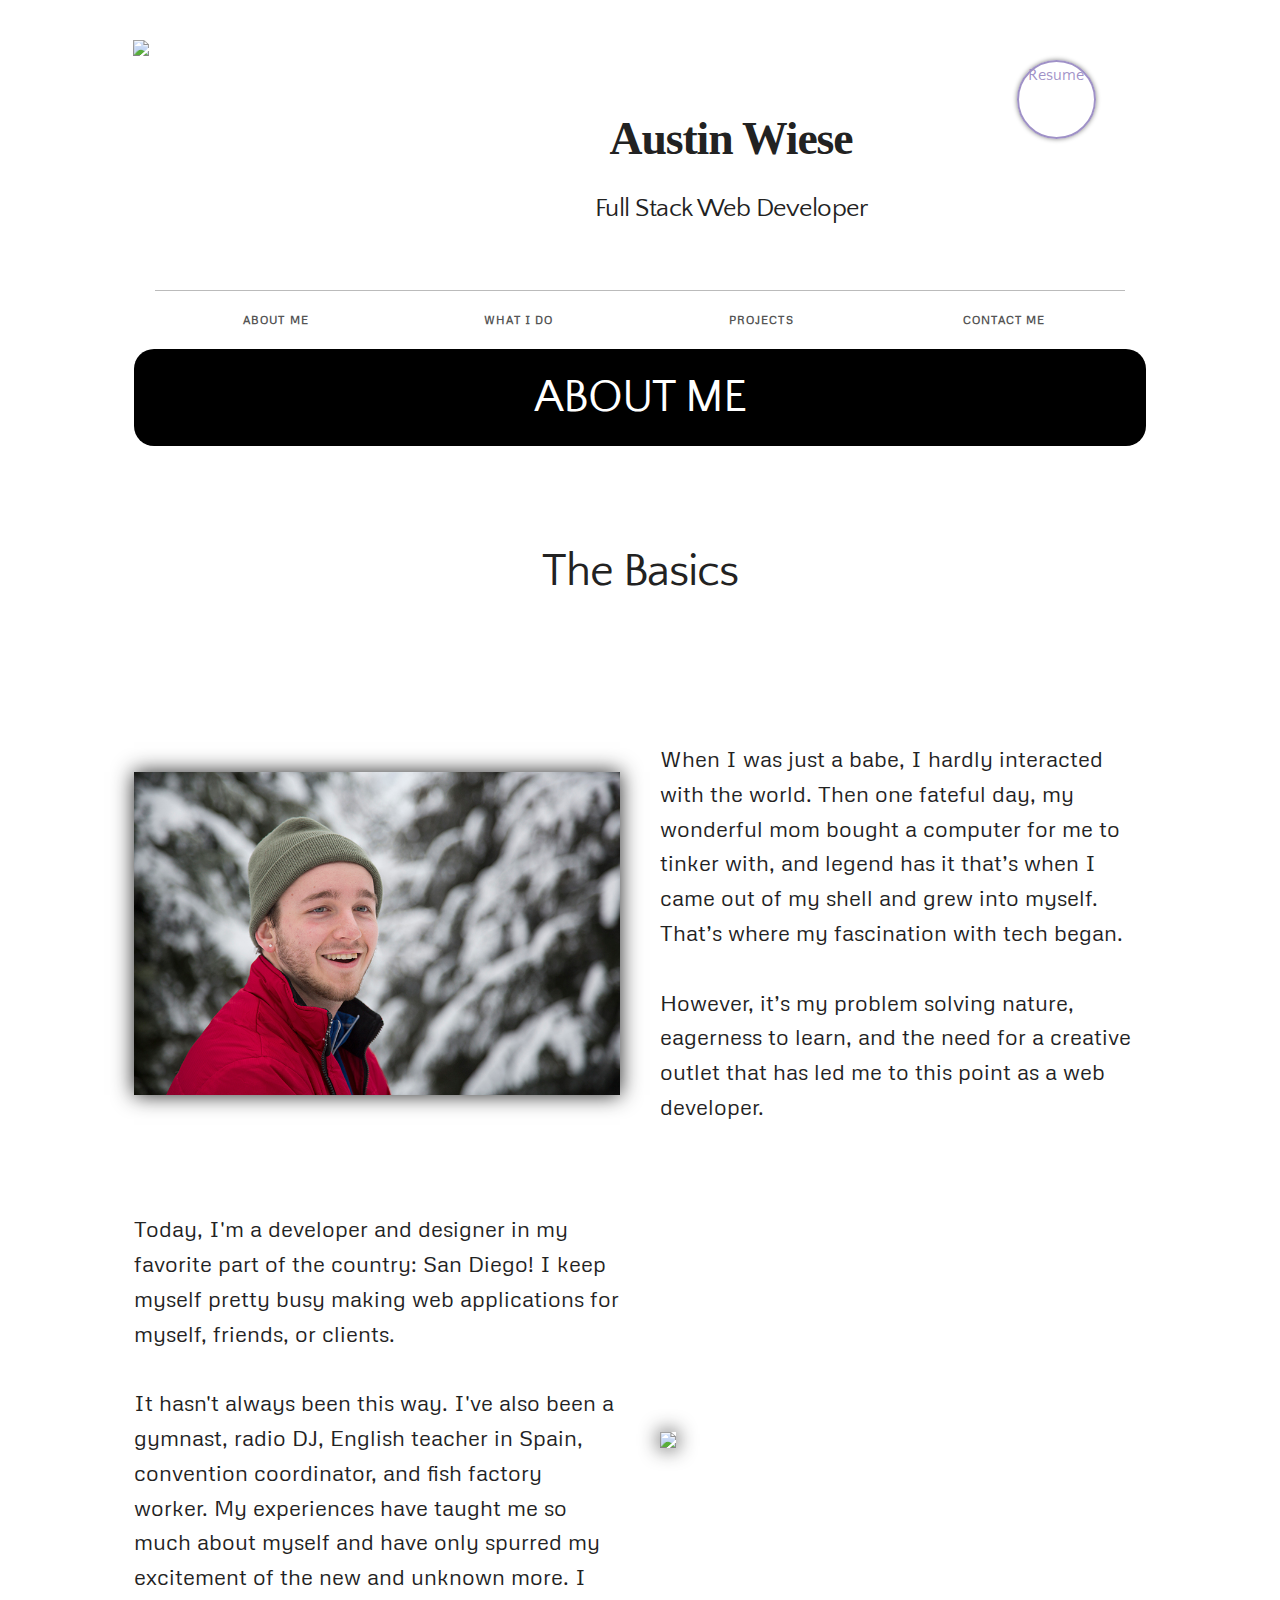
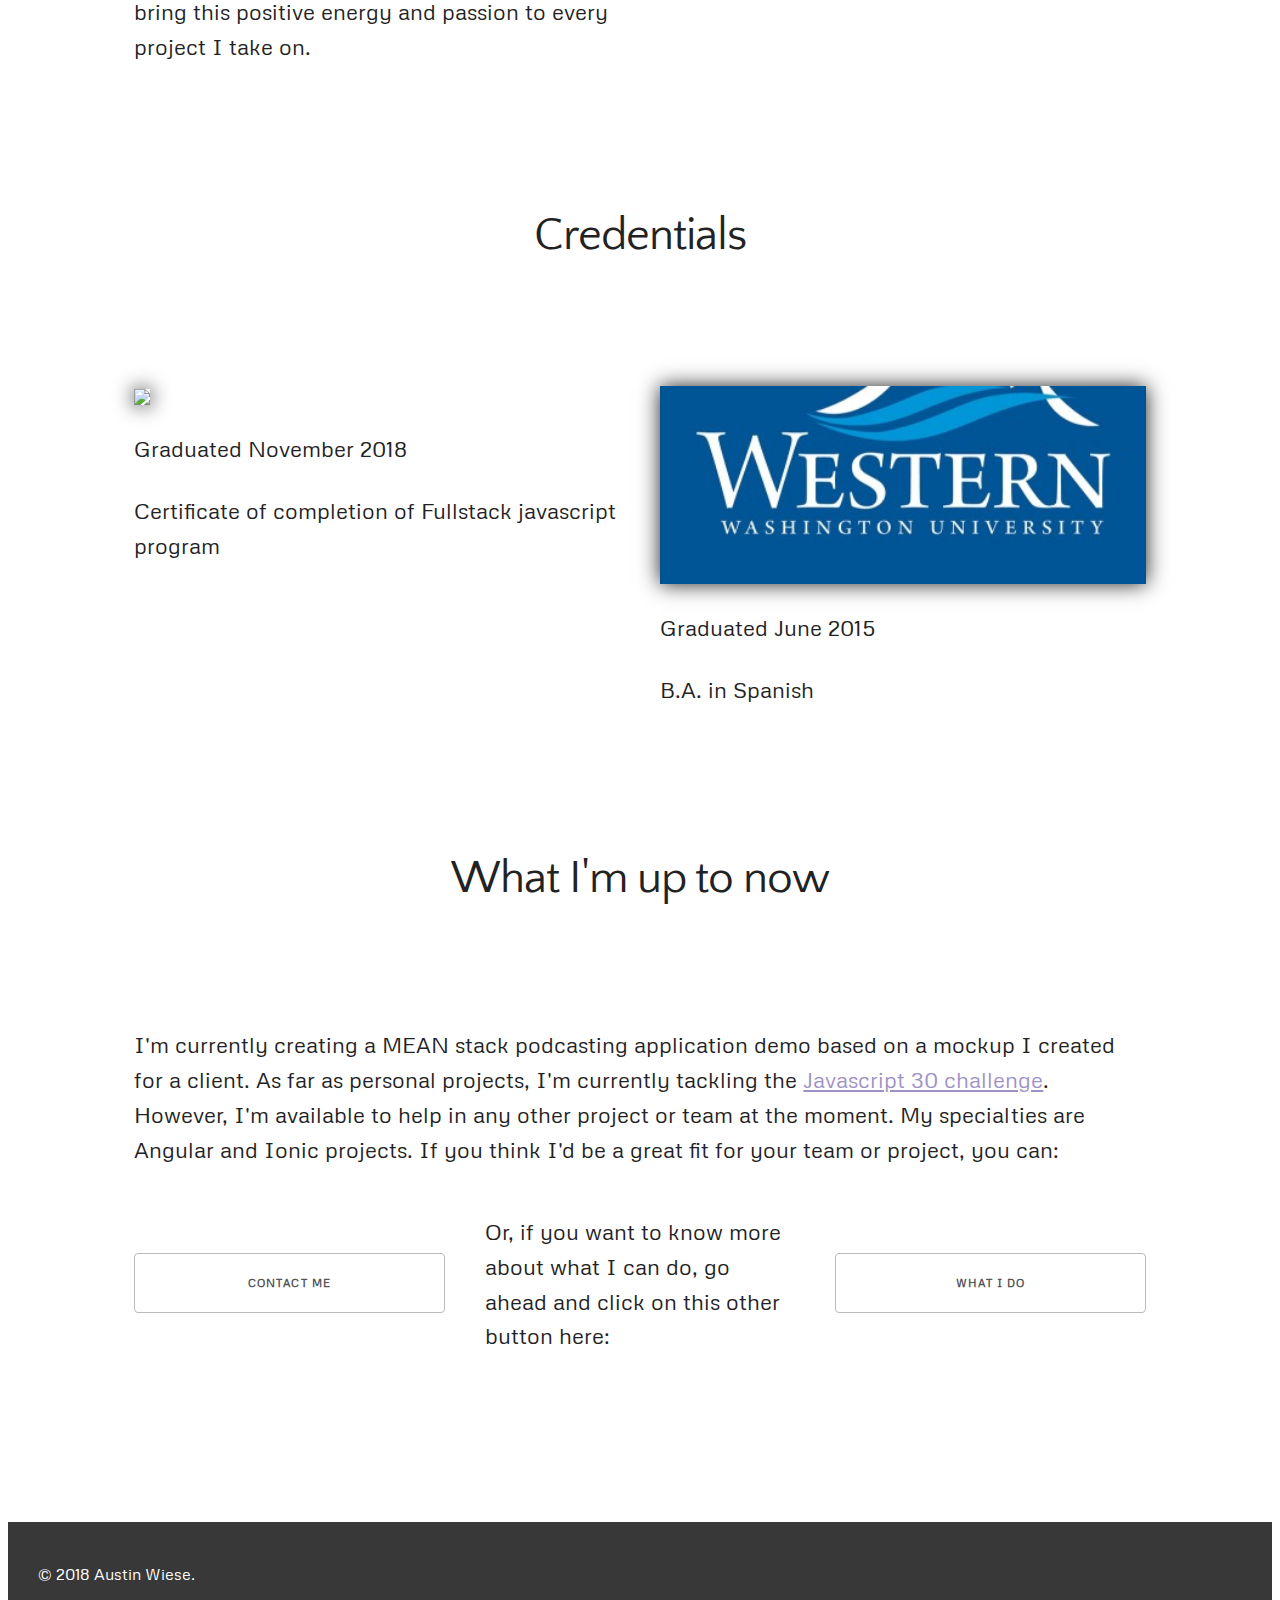
==== commit ced893b6: "trying removing .html" ====
--- a/index.html
+++ b/index.html
@@ -46,30 +46,59 @@
       integrity="sha384-B4dIYHKNBt8Bc12p+WXckhzcICo0wtJAoU8YZTY5qE0Id1GSseTk6S+L3BlXeVIU"
       crossorigin="anonymous"
     />
+
+    <!-- Animation
+    ---------------------------------------------------->
+
+    <link
+      rel="stylesheet"
+      href="https://cdnjs.cloudflare.com/ajax/libs/animate.css/3.7.0/animate.min.css"
+    />
   </head>
 
   <body>
     <!-- Primary Page Layout
   –––––––––––––––––––––––––––––––––––––––––––––––––– -->
+    <a
+      target="_blank"
+      href="documents/Resume.pdf"
+      id="mobile-resume-container"
+      class="animated pulse infinite"
+    >
+      <i class="fas fa-file"></i>
+      <h6 style="font-size: 1.2rem">Resume</h6>
+    </a>
+
     <div class="container">
       <div class="row" id="topBar">
         <div id="logoContainer" class="three columns">
           <img id="logo" src="images/First Logo.png" />
         </div>
 
-        <div class="nine columns" id="heading">
+        <div class="seven columns" id="heading">
           <h2 id="name">Austin Wiese</h2>
           <h5 id="coolDude">
-            Front and back-end web developer (and cool dude)
+            Full Stack Web Developer
           </h5>
+          <!-- this a tag is for above 750px screens -->
+          <a
+            target="_blank"
+            href="documents/Resume.pdf"
+            id="resume-container"
+            href="documents/Resume.pdf"
+            class="animated pulse infinite"
+          >
+            <i class="fas fa-file"></i>
+            <h6>Resume</h6>
+          </a>
         </div>
       </div>
 
       <div id="navButtonContainer">
-        <a class="button navButtons" href="./index.html">About Me</a>
-        <a class="button navButtons" href="./what-i-do.html">What I Do</a>
-        <a class="button navButtons" href="./projects.html">Projects</a>
-        <a class="button navButtons" href="./contact-me.html">Contact Me</a>
+        <a class="button navButtons" href="./index">About Me</a>
+        <a class="button navButtons" href="./what-i-do">What I Do</a>
+        <a class="button navButtons" href="./projects">Projects</a>
+        <a class="button navButtons" href="./contact-me">Contact Me</a>
       </div>
       <h2 id="currentPageButton" href="./index.html">ABOUT ME</h2>
 
--- a/css/skeleton.css
+++ b/css/skeleton.css
@@ -240,7 +240,7 @@
   letter-spacing: -0.05rem;
 }
 h6 {
-  font-size: 1.5rem;
+  font-size: 1.2rem;
   line-height: 1.6;
   letter-spacing: 0;
 }
@@ -601,6 +601,47 @@
 This is where all of my CSS rules will be stored until further notice
 */
 
+#mobile-resume-container {
+  display: block;
+  text-decoration: none;
+  border: 2px solid;
+  border-radius: 50%;
+  width: 55px;
+  height: 55px;
+  text-align: center;
+  position: absolute;
+  right: 20px;
+  top: 20px;
+  font-size: 1.5rem;
+  box-shadow: 0 0 5px 0px gray;
+  z-index: 1;
+}
+
+#resume-container {
+  display: none;
+}
+
+@media (min-width: 750px) {
+  #resume-container {
+    display: block;
+    text-decoration: none;
+    border: 2px solid;
+    border-radius: 50%;
+    width: 75px;
+    height: 75px;
+    text-align: center;
+    position: absolute;
+    right: 50px;
+    top: 20px;
+    font-size: 2rem;
+    box-shadow: 0 0 5px 0px gray;
+  }
+
+  #mobile-resume-container {
+    display: none;
+  }
+}
+
 #topBar {
   margin-top: 4%;
   margin-bottom: 0;
@@ -646,7 +687,6 @@
 @media (min-width: 1000px) {
   #heading {
     width: 74%;
-    margin-left: 3%;
     margin-top: 70px;
   }
 }
@@ -824,21 +864,9 @@
   /* text-shadow: 1px 10px 20px grey; */
 }
 
-#snapzCarousel,
-#rebootCarousel,
-#stockathonCarousel,
-#bankAppCarousel,
-#whatsinthebagsCarousel,
-#wesleystudiCarousel {
+.imageSection {
   order: 9;
   margin: auto;
-}
-
-#rebootCarousel,
-#stockathonCarousel,
-#bankAppCarousel,
-#whatsinthebagsCarousel,
-#wesleystudiCarousel {
   width: 100%;
 }
 
@@ -852,26 +880,15 @@
     width: 10%;
   }
 
-  #snapzCarousel,
-  #rebootCarousel,
-  #stockathonCarousel,
-  #bankAppCarousel,
-  #whatsinthebagsCarousel,
-  #wesleystudiCarousel {
+  .imageSection {
     order: 0;
-  }
-
-  #rebootCarousel,
-  #stockathonCarousel,
-  #bankAppCarousel,
-  #whatsinthebagsCarousel,
-  #wesleystudiCarousel {
     width: 70%;
   }
 
   #snapzCarousel {
     width: 30%;
   }
+
   .carousel {
     flex-wrap: nowrap;
   }
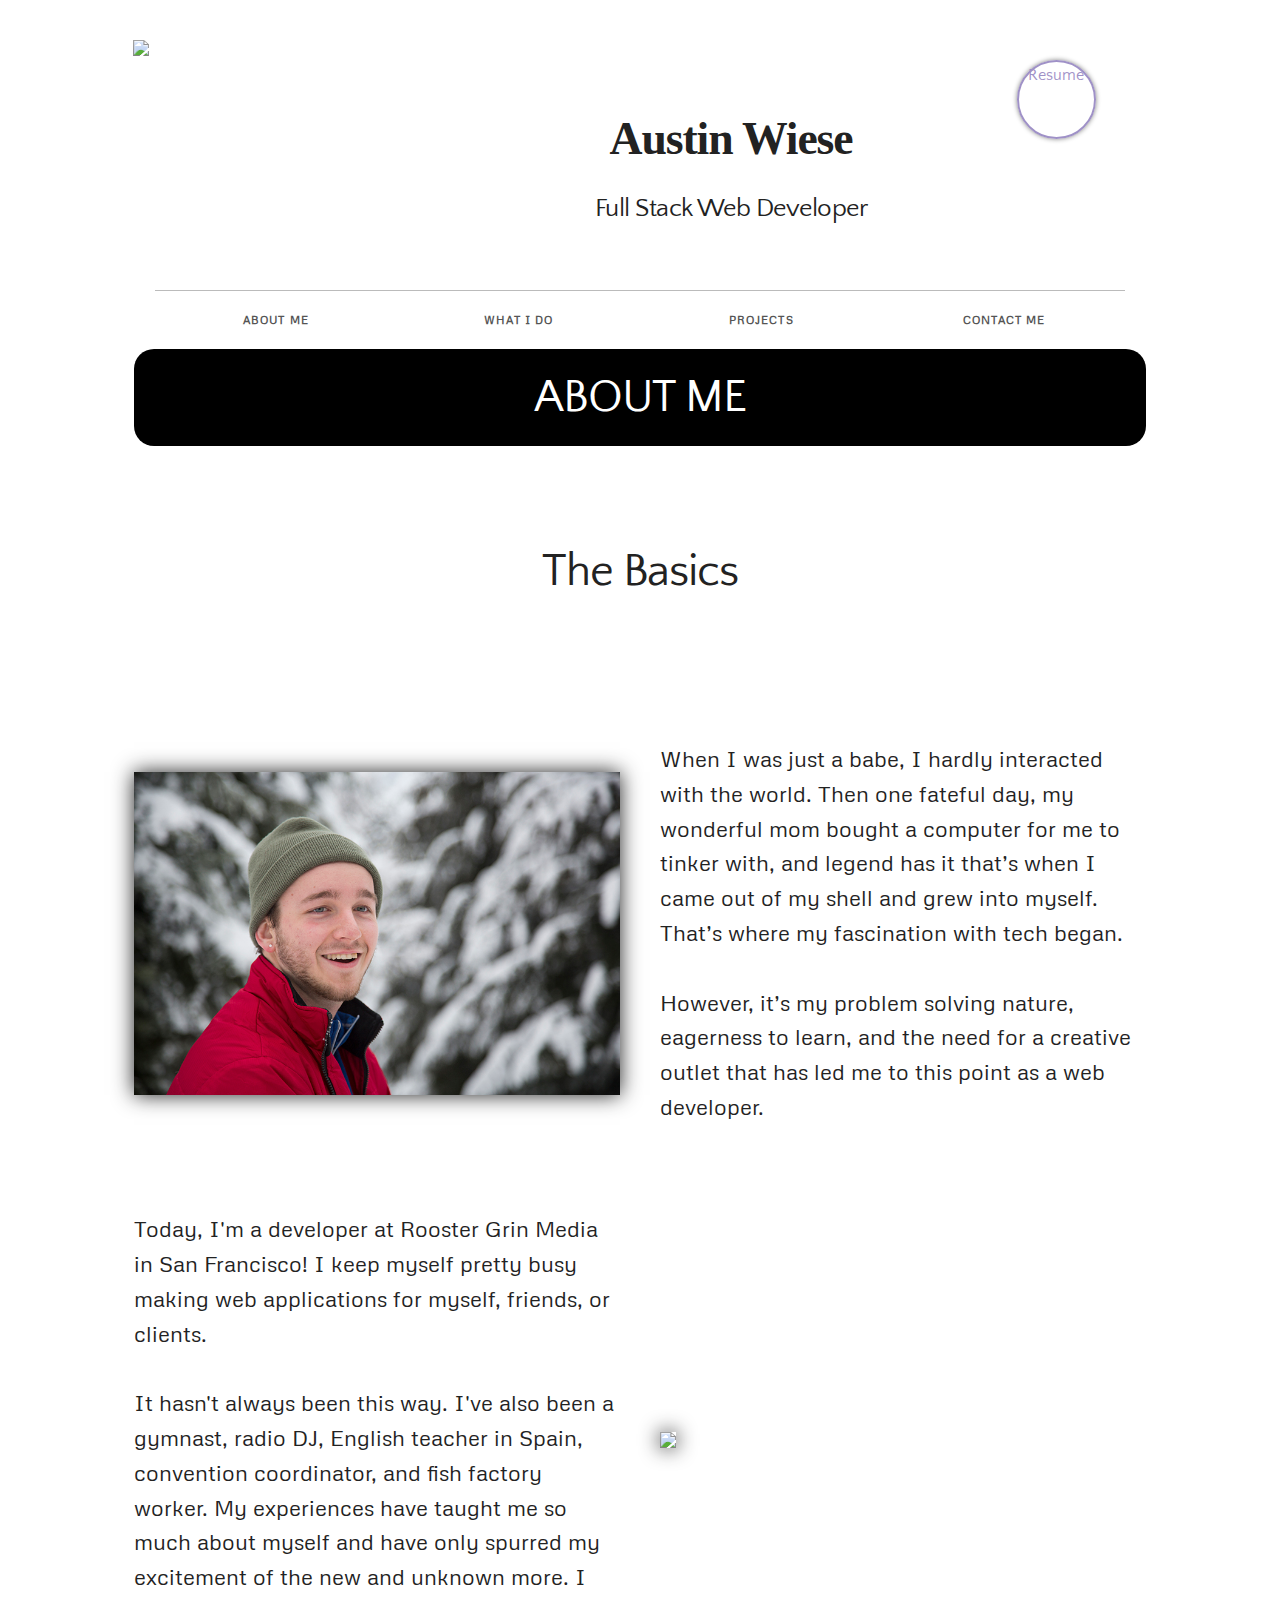
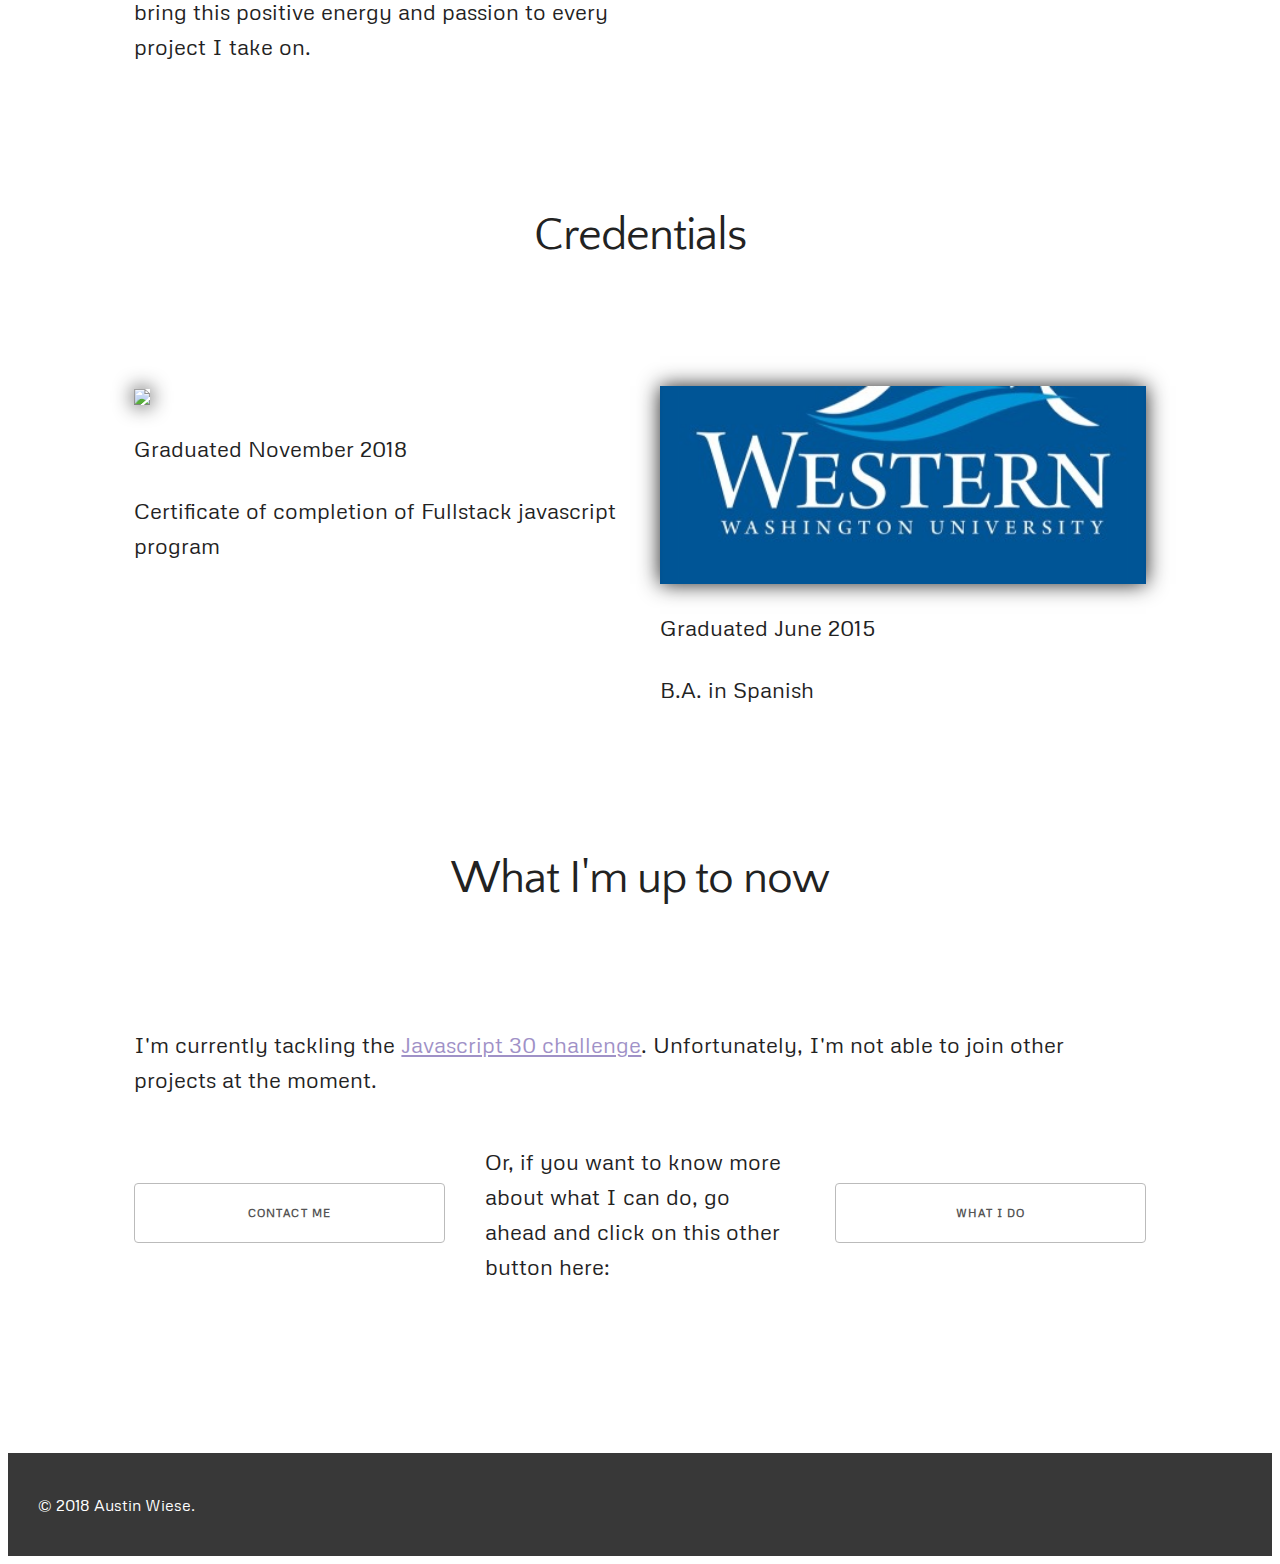
==== commit de744fd1: "Changes made to reflect move to San Fran and unavailability for projects. Edited all pages but the c" ====
--- a/index.html
+++ b/index.html
@@ -1,208 +1,168 @@
 <!DOCTYPE html>
 <html lang="en">
-  <head>
-    <!-- Basic Page Needs
+
+<head>
+  <!-- Basic Page Needs
   –––––––––––––––––––––––––––––––––––––––––––––––––– -->
-    <meta charset="utf-8" />
-    <title>Austin Wiese - Official</title>
-    <meta name="description" content="" />
-    <meta name="author" content="" />
+  <meta charset="utf-8" />
+  <title>Austin Wiese - Official</title>
+  <meta name="description" content="" />
+  <meta name="author" content="" />
 
-    <!-- Mobile Specific Metas
+  <!-- Mobile Specific Metas
   –––––––––––––––––––––––––––––––––––––––––––––––––– -->
-    <meta name="viewport" content="width=device-width, initial-scale=1" />
+  <meta name="viewport" content="width=device-width, initial-scale=1" />
 
-    <!-- FONT
+  <!-- FONT
   –––––––––––––––––––––––––––––––––––––––––––––––––– -->
-    <link
-      href="//fonts.googleapis.com/css?family=Raleway:400,300,600"
-      rel="stylesheet"
-      type="text/css"
-    />
-    <link
-      href="https://fonts.googleapis.com/css?family=Rationale"
-      rel="stylesheet"
-    />
-    <link
-      href="https://fonts.googleapis.com/css?family=Quattrocento+Sans"
-      rel="stylesheet"
-    />
-    <link
-      href="https://fonts.googleapis.com/css?family=Metrophobic"
-      rel="stylesheet"
-    />
+  <link href="//fonts.googleapis.com/css?family=Raleway:400,300,600" rel="stylesheet" type="text/css" />
+  <link href="https://fonts.googleapis.com/css?family=Rationale" rel="stylesheet" />
+  <link href="https://fonts.googleapis.com/css?family=Quattrocento+Sans" rel="stylesheet" />
+  <link href="https://fonts.googleapis.com/css?family=Metrophobic" rel="stylesheet" />
 
-    <!-- CSS
+  <!-- CSS
   –––––––––––––––––––––––––––––––––––––––––––––––––– -->
-    <link rel="stylesheet" href="css/normalize.css" />
-    <link rel="stylesheet" href="css/skeleton.css" />
+  <link rel="stylesheet" href="css/normalize.css" />
+  <link rel="stylesheet" href="css/skeleton.css" />
 
-    <!-- Favicon/Font Awesome Icons
+  <!-- Favicon/Font Awesome Icons
   –––––––––––––––––––––––––––––––––––––––––––––––––– -->
-    <link rel="icon" type="image/png" href="images/First Logo.png" />
-    <link
-      rel="stylesheet"
-      href="https://use.fontawesome.com/releases/v5.5.0/css/all.css"
-      integrity="sha384-B4dIYHKNBt8Bc12p+WXckhzcICo0wtJAoU8YZTY5qE0Id1GSseTk6S+L3BlXeVIU"
-      crossorigin="anonymous"
-    />
+  <link rel="icon" type="image/png" href="images/First Logo.png" />
+  <link rel="stylesheet" href="https://use.fontawesome.com/releases/v5.5.0/css/all.css"
+    integrity="sha384-B4dIYHKNBt8Bc12p+WXckhzcICo0wtJAoU8YZTY5qE0Id1GSseTk6S+L3BlXeVIU" crossorigin="anonymous" />
 
-    <!-- Animation
+  <!-- Animation
     ---------------------------------------------------->
 
-    <link
-      rel="stylesheet"
-      href="https://cdnjs.cloudflare.com/ajax/libs/animate.css/3.7.0/animate.min.css"
-    />
-  </head>
+  <link rel="stylesheet" href="https://cdnjs.cloudflare.com/ajax/libs/animate.css/3.7.0/animate.min.css" />
+</head>
 
-  <body>
-    <!-- Primary Page Layout
+<body>
+  <!-- Primary Page Layout
   –––––––––––––––––––––––––––––––––––––––––––––––––– -->
-    <a
-      target="_blank"
-      href="documents/Resume.pdf"
-      id="mobile-resume-container"
-      class="animated pulse infinite"
-    >
-      <i class="fas fa-file"></i>
-      <h6 style="font-size: 1.2rem">Resume</h6>
-    </a>
+  <a target="_blank" href="documents/Resume.pdf" id="mobile-resume-container" class="animated pulse infinite">
+    <i class="fas fa-file"></i>
+    <h6 style="font-size: 1.2rem">Resume</h6>
+  </a>
 
-    <div class="container">
-      <div class="row" id="topBar">
-        <div id="logoContainer" class="three columns">
-          <img id="logo" src="images/First Logo.png" />
-        </div>
-
-        <div class="seven columns" id="heading">
-          <h2 id="name">Austin Wiese</h2>
-          <h5 id="coolDude">
-            Full Stack Web Developer
-          </h5>
-          <!-- this a tag is for above 750px screens -->
-          <a
-            target="_blank"
-            href="documents/Resume.pdf"
-            id="resume-container"
-            href="documents/Resume.pdf"
-            class="animated pulse infinite"
-          >
-            <i class="fas fa-file"></i>
-            <h6>Resume</h6>
-          </a>
-        </div>
+  <div class="container">
+    <div class="row" id="topBar">
+      <div id="logoContainer" class="three columns">
+        <img id="logo" src="images/First Logo.png" />
       </div>
 
-      <div id="navButtonContainer">
-        <a class="button navButtons" href="./index">About Me</a>
-        <a class="button navButtons" href="./what-i-do">What I Do</a>
-        <a class="button navButtons" href="./projects">Projects</a>
-        <a class="button navButtons" href="./contact-me">Contact Me</a>
-      </div>
-      <h2 id="currentPageButton" href="./index.html">ABOUT ME</h2>
-
-      <h2 class="sectionHeader">The Basics</h2>
-
-      <div class="row verticalCenter">
-        <div class="six columns">
-          <img src="images/Profile.jpg" width="100%" />
-        </div>
-
-        <div class="six columns">
-          <p id="text">
-            When I was just a babe, I hardly interacted with the world. Then one
-            fateful day, my wonderful mom bought a computer for me to tinker
-            with, and legend has it that’s when I came out of my shell and grew
-            into myself. That’s where my fascination with tech began.
-            <br /><br />
-
-            However, it’s my problem solving nature, eagerness to learn, and the
-            need for a creative outlet that has led me to this point as a web
-            developer.
-          </p>
-        </div>
-      </div>
-
-      <div class="row verticalCenter">
-        <div class="six columns">
-          <p id="text">
-            Today, I'm a developer and designer in my favorite part of the
-            country: San Diego! I keep myself pretty busy making web
-            applications for myself, friends, or clients. <br /><br />
-
-            It hasn't always been this way. I've also been a gymnast, radio DJ,
-            English teacher in Spain, convention coordinator, and fish factory
-            worker. My experiences have taught me so much about myself and have
-            only spurred my excitement of the new and unknown more. I bring this
-            positive energy and passion to every project I take on.
-          </p>
-        </div>
-
-        <div class="six columns">
-          <img src="images/Me doing a handstand.jpg" width="100%" />
-        </div>
-      </div>
-
-      <h2 class="sectionHeader">Credentials</h2>
-
-      <div class="row">
-        <div class="six columns">
-          <img style="width: 100%" src="./images/Softstack logo.png" />
-          <p>Graduated November 2018</p>
-          <p>Certificate of completion of Fullstack javascript program</p>
-        </div>
-        <div class="six columns">
-          <img style="width:100%" src="./images/Western Logo Smaller.jpg" />
-          <p>Graduated June 2015</p>
-          <p>B.A. in Spanish</p>
-        </div>
-      </div>
-
-      <h2 class="sectionHeader">What I'm up to now</h2>
-      <p>
-        I'm currently creating a MEAN stack podcasting application demo based on
-        a mockup I created for a client. As far as personal projects, I'm
-        currently tackling the
-        <a href="https://javascript30.com/">Javascript 30 challenge</a>.
-        However, I'm available to help in any other project or team at the
-        moment. My specialties are Angular and Ionic projects. If you think I'd
-        be a great fit for your team or project, you can:
-      </p>
-      <div class="row knowMoreContainer">
-        <div class="four columns">
-          <a class="button bottomButtons" href="./contact-me.html"
-            >Contact Me</a
-          >
-        </div>
-        <div class="four columns">
-          <p>
-            Or, if you want to know more about what I can do, go ahead and click
-            on this other button here:
-          </p>
-        </div>
-        <div class="four columns">
-          <a class="button bottomButtons" href="./what-i-do.html">What I Do</a>
-        </div>
+      <div class="seven columns" id="heading">
+        <h2 id="name">Austin Wiese</h2>
+        <h5 id="coolDude">
+          Full Stack Web Developer
+        </h5>
+        <!-- this a tag is for above 750px screens -->
+        <a target="_blank" href="documents/Resume.pdf" id="resume-container" href="documents/Resume.pdf"
+          class="animated pulse infinite">
+          <i class="fas fa-file"></i>
+          <h6>Resume</h6>
+        </a>
       </div>
     </div>
 
-    <div id="footerContainer">
-      <p id="copyright">© 2018 Austin Wiese.</p>
+    <div id="navButtonContainer">
+      <a class="button navButtons" href="./">About Me</a>
+      <a class="button navButtons" href="./what-i-do">What I Do</a>
+      <a class="button navButtons" href="./projects">Projects</a>
+      <a class="button navButtons" href="./contact-me">Contact Me</a>
+    </div>
+    <h2 id="currentPageButton" href="./index.html">ABOUT ME</h2>
 
-      <div>
-        <a href="contact-me.html"><i class="far fa-envelope icons"></i></a>
-        <a
-          href="https://www.linkedin.com/in/austin-wiese-80a52b91/"
-          target="blank"
-          ><i class="fab fa-linkedin icons"></i
-        ></a>
-        <a href="https://github.com/awstin17" target="blank"
-          ><i class="fab fa-github icons"></i
-        ></a>
+    <h2 class="sectionHeader">The Basics</h2>
+
+    <div class="row verticalCenter">
+      <div class="six columns">
+        <img src="images/Profile.jpg" width="100%" />
+      </div>
+
+      <div class="six columns">
+        <p id="text">
+          When I was just a babe, I hardly interacted with the world. Then one
+          fateful day, my wonderful mom bought a computer for me to tinker
+          with, and legend has it that’s when I came out of my shell and grew
+          into myself. That’s where my fascination with tech began.
+          <br /><br />
+
+          However, it’s my problem solving nature, eagerness to learn, and the
+          need for a creative outlet that has led me to this point as a web
+          developer.
+        </p>
       </div>
     </div>
-    <!-- End Document
+
+    <div class="row verticalCenter">
+      <div class="six columns">
+        <p id="text">
+          Today, I'm a developer at Rooster Grin Media in San Francisco! I keep myself pretty busy making web
+          applications for myself, friends, or clients. <br /><br />
+
+          It hasn't always been this way. I've also been a gymnast, radio DJ,
+          English teacher in Spain, convention coordinator, and fish factory
+          worker. My experiences have taught me so much about myself and have
+          only spurred my excitement of the new and unknown more. I bring this
+          positive energy and passion to every project I take on.
+        </p>
+      </div>
+
+      <div class="six columns">
+        <img src="images/Me doing a handstand.jpg" width="100%" />
+      </div>
+    </div>
+
+    <h2 class="sectionHeader">Credentials</h2>
+
+    <div class="row">
+      <div class="six columns">
+        <img style="width: 100%" src="./images/Softstack logo.png" />
+        <p>Graduated November 2018</p>
+        <p>Certificate of completion of Fullstack javascript program</p>
+      </div>
+      <div class="six columns">
+        <img style="width:100%" src="./images/Western Logo Smaller.jpg" />
+        <p>Graduated June 2015</p>
+        <p>B.A. in Spanish</p>
+      </div>
+    </div>
+
+    <h2 class="sectionHeader">What I'm up to now</h2>
+    <p>
+      I'm currently tackling the
+      <a href="https://javascript30.com/">Javascript 30 challenge</a>.
+      Unfortunately, I'm not able to join other projects at the moment.
+    </p>
+    <div class="row knowMoreContainer">
+      <div class="four columns">
+        <a class="button bottomButtons" href="./contact-me">Contact Me</a>
+      </div>
+      <div class="four columns">
+        <p>
+          Or, if you want to know more about what I can do, go ahead and click
+          on this other button here:
+        </p>
+      </div>
+      <div class="four columns">
+        <a class="button bottomButtons" href="./what-i-do">What I Do</a>
+      </div>
+    </div>
+  </div>
+
+  <div id="footerContainer">
+    <p id="copyright">© 2018 Austin Wiese.</p>
+
+    <div>
+      <a href="contact-me.html"><i class="far fa-envelope icons"></i></a>
+      <a href="https://www.linkedin.com/in/austin-wiese-80a52b91/" target="blank"><i
+          class="fab fa-linkedin icons"></i></a>
+      <a href="https://github.com/awstin17" target="blank"><i class="fab fa-github icons"></i></a>
+    </div>
+  </div>
+  <!-- End Document
   –––––––––––––––––––––––––––––––––––––––––––––––––– -->
-  </body>
-</html>
+</body>
+
+</html>